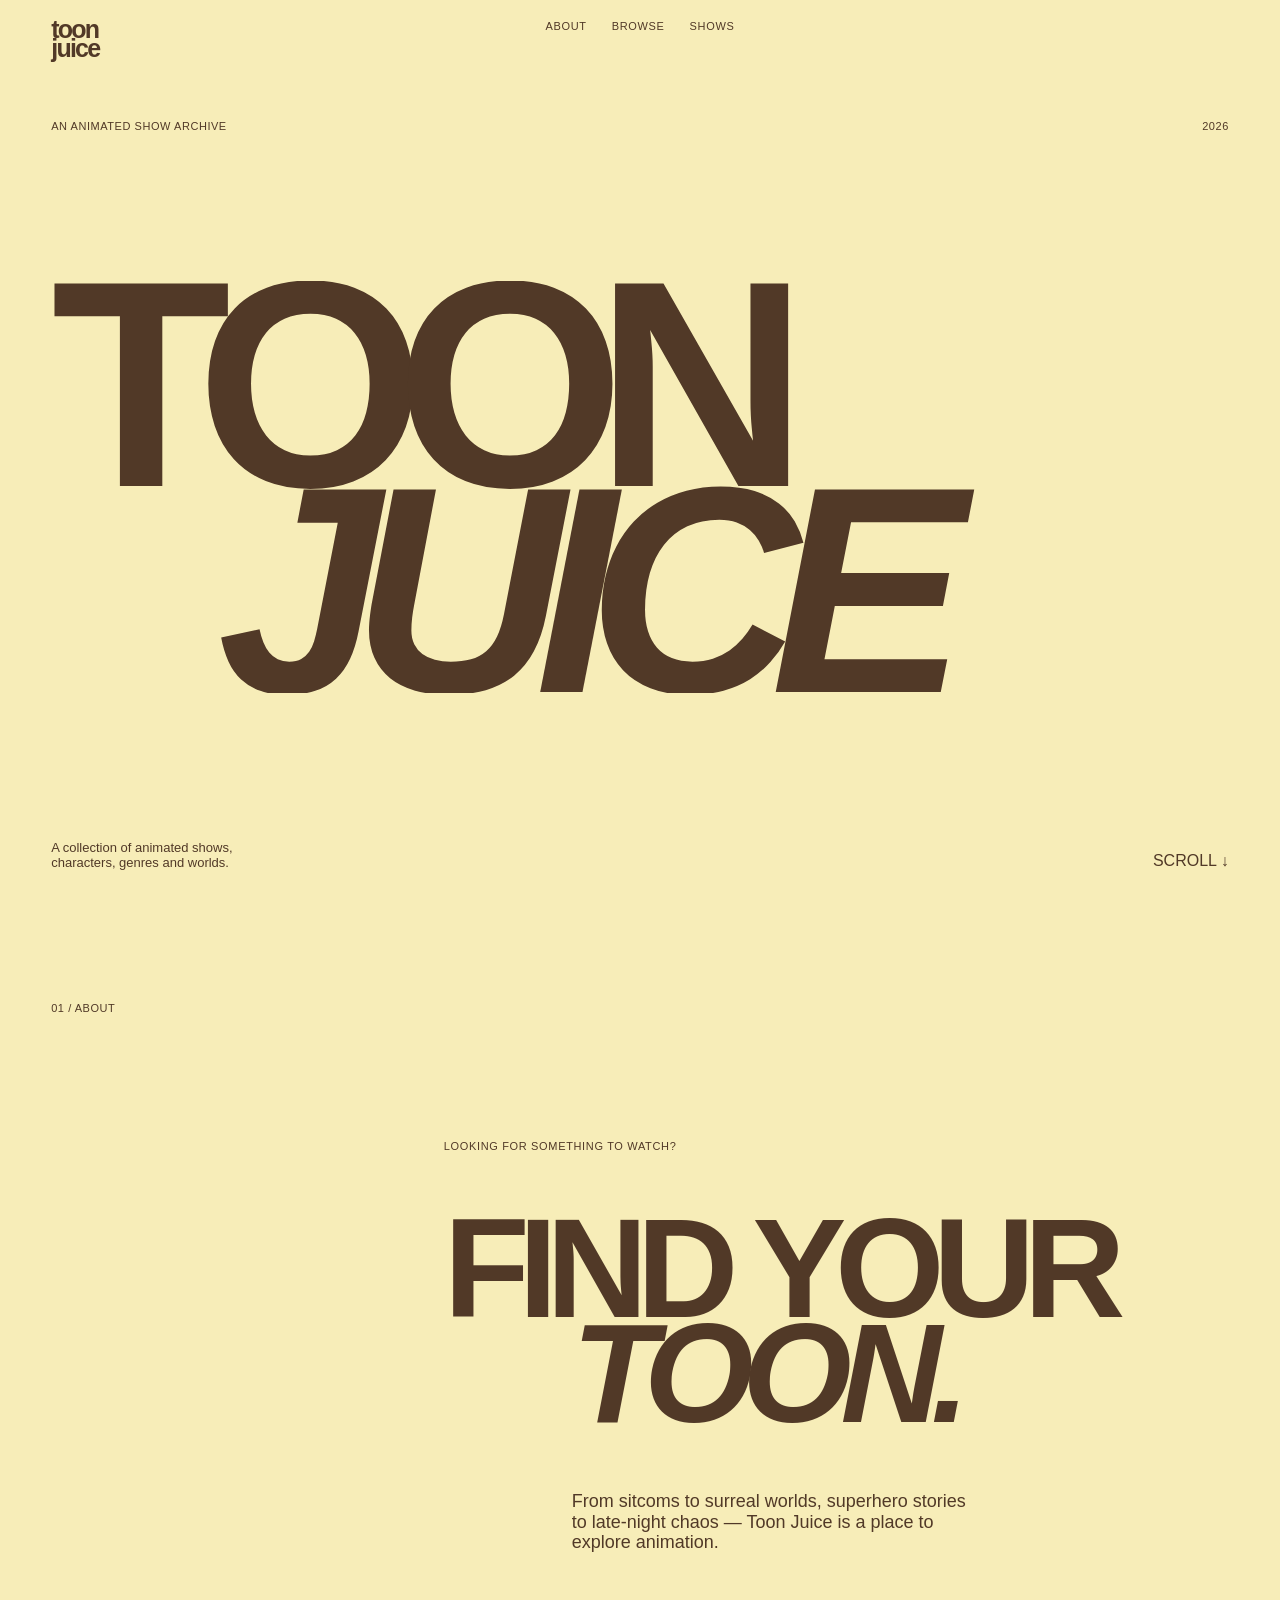
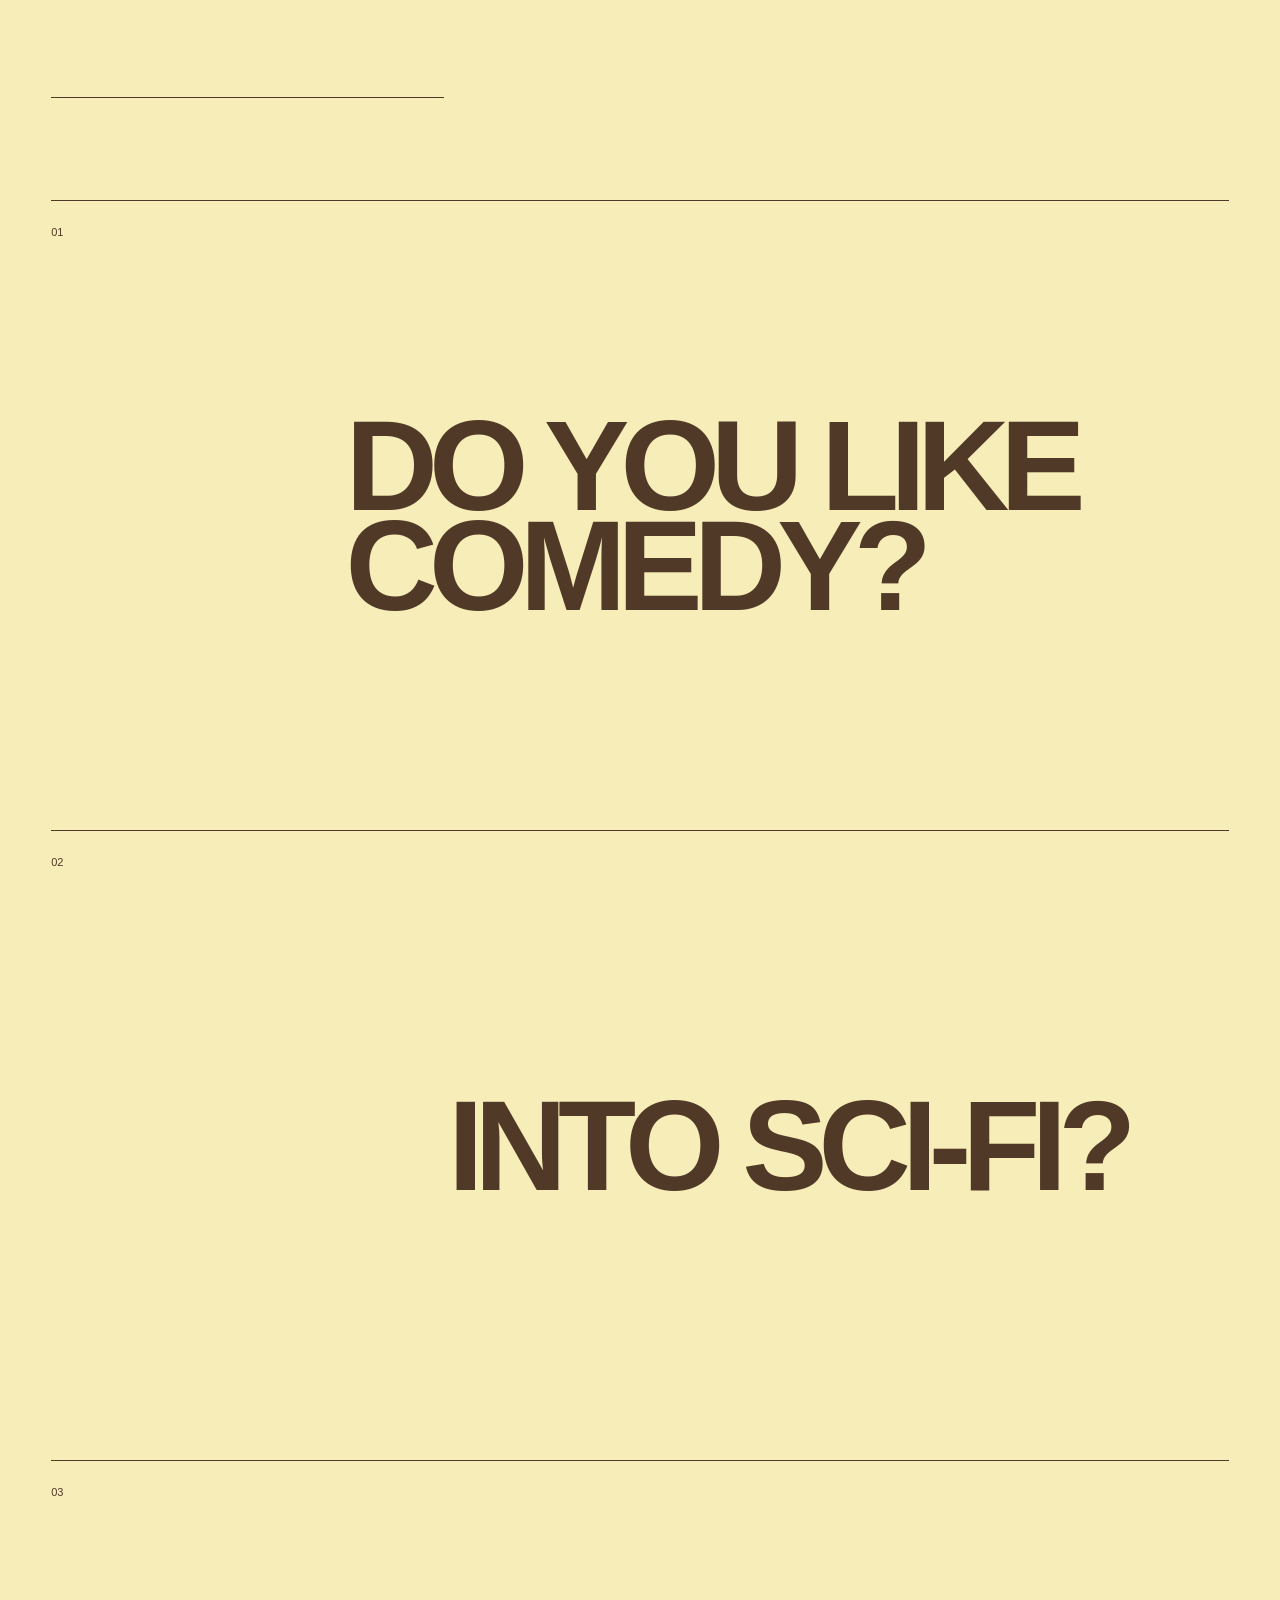
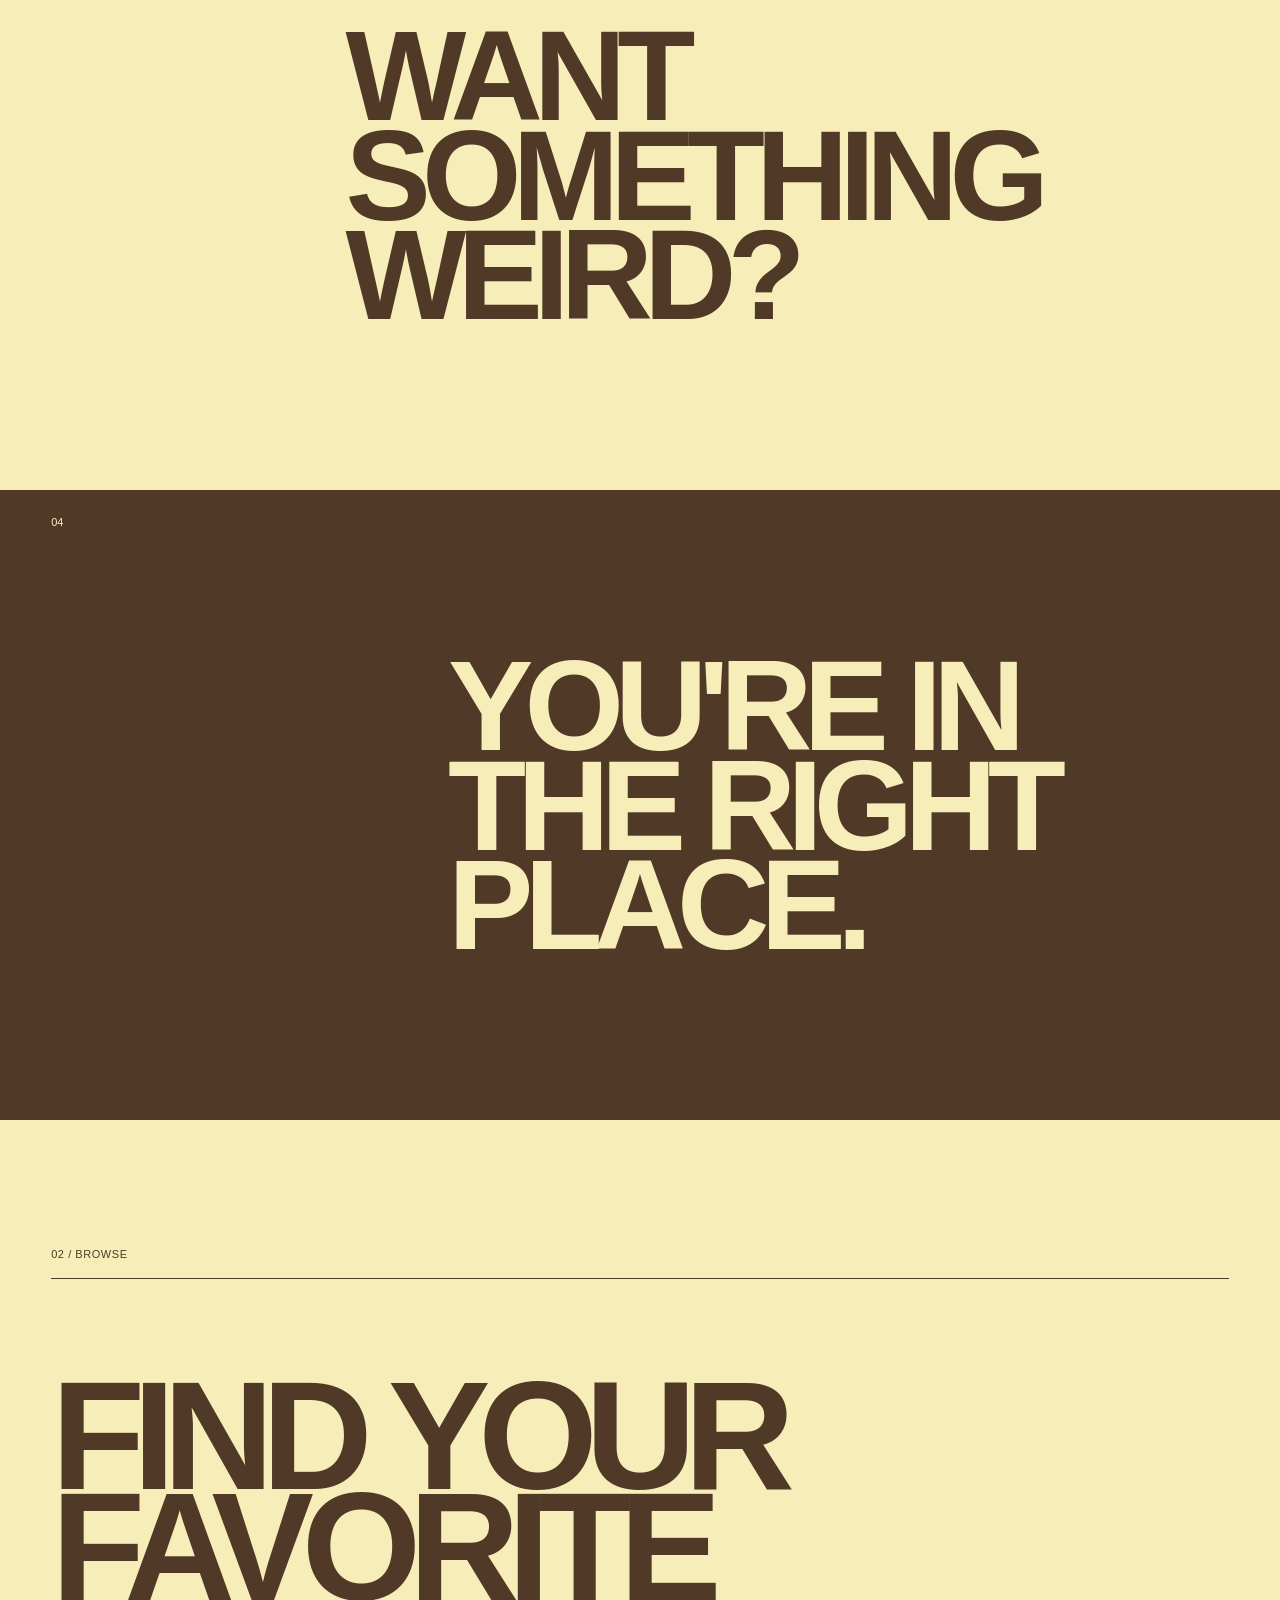
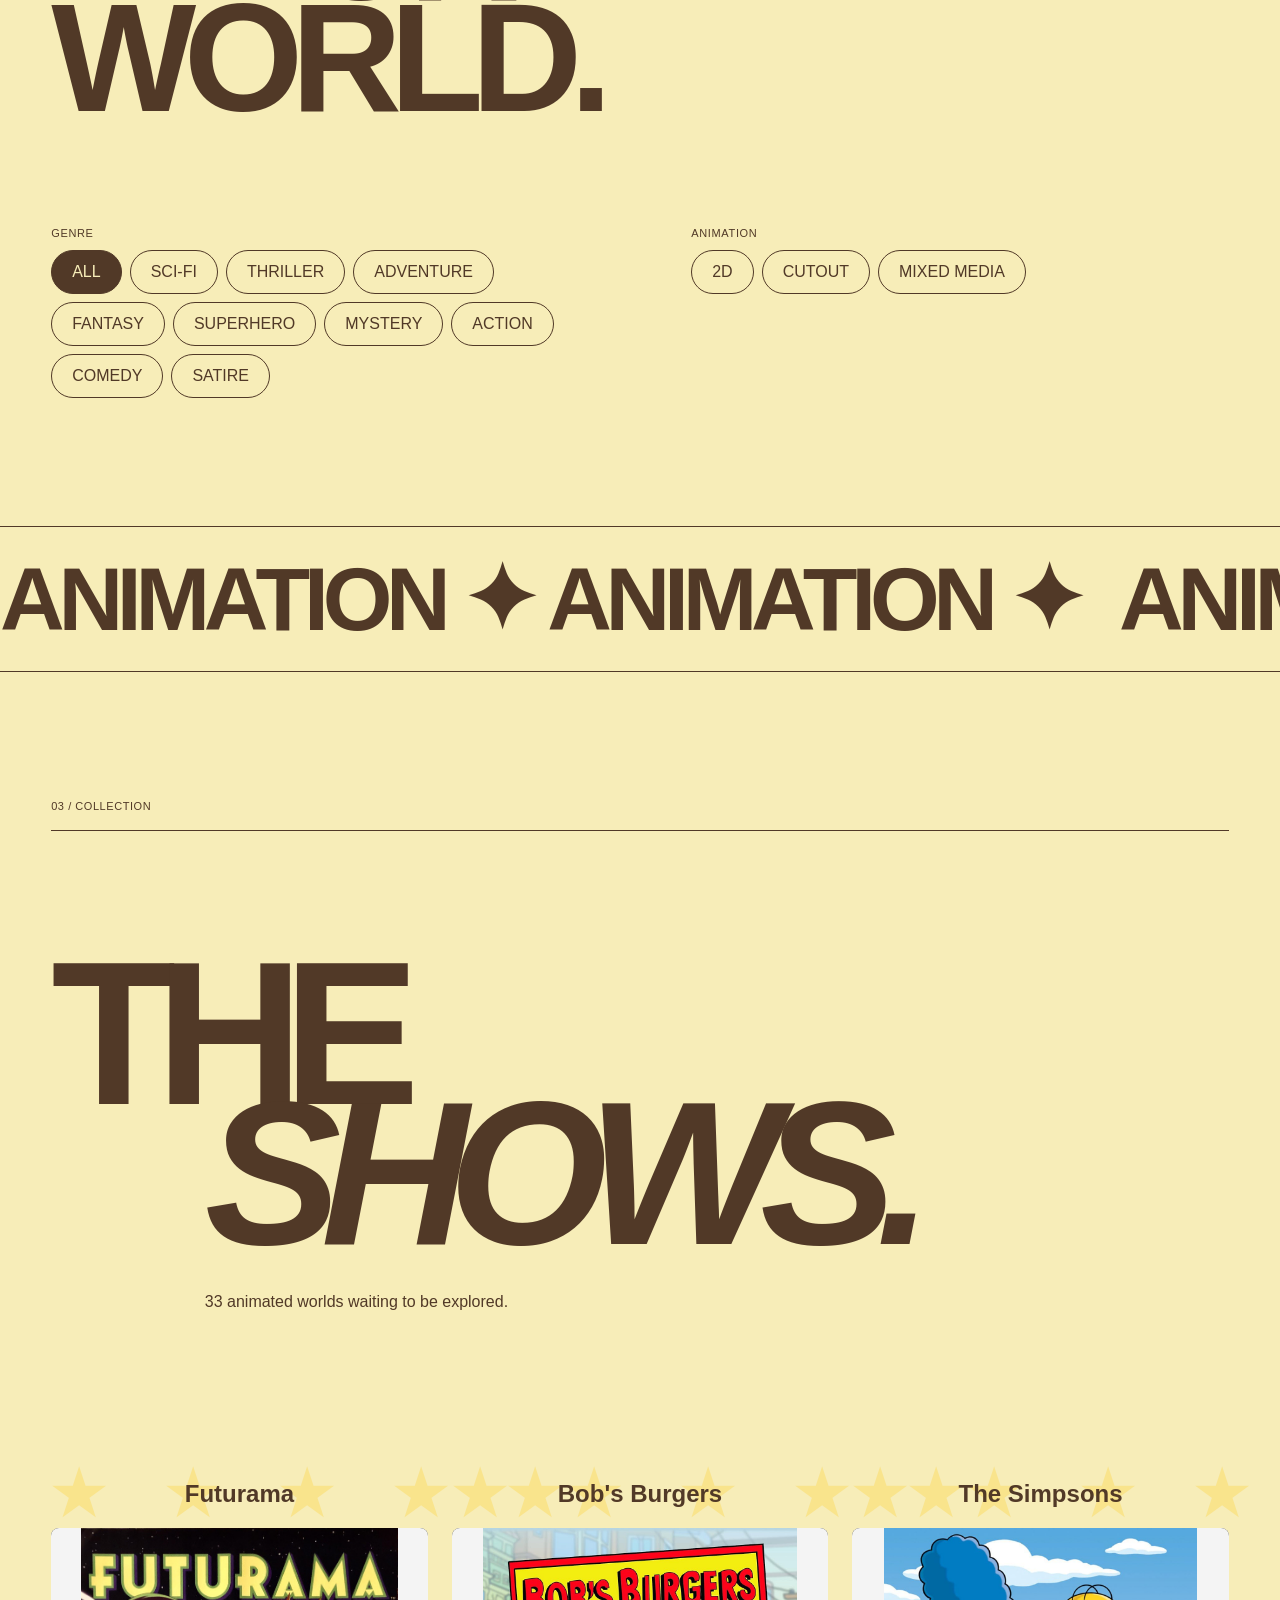
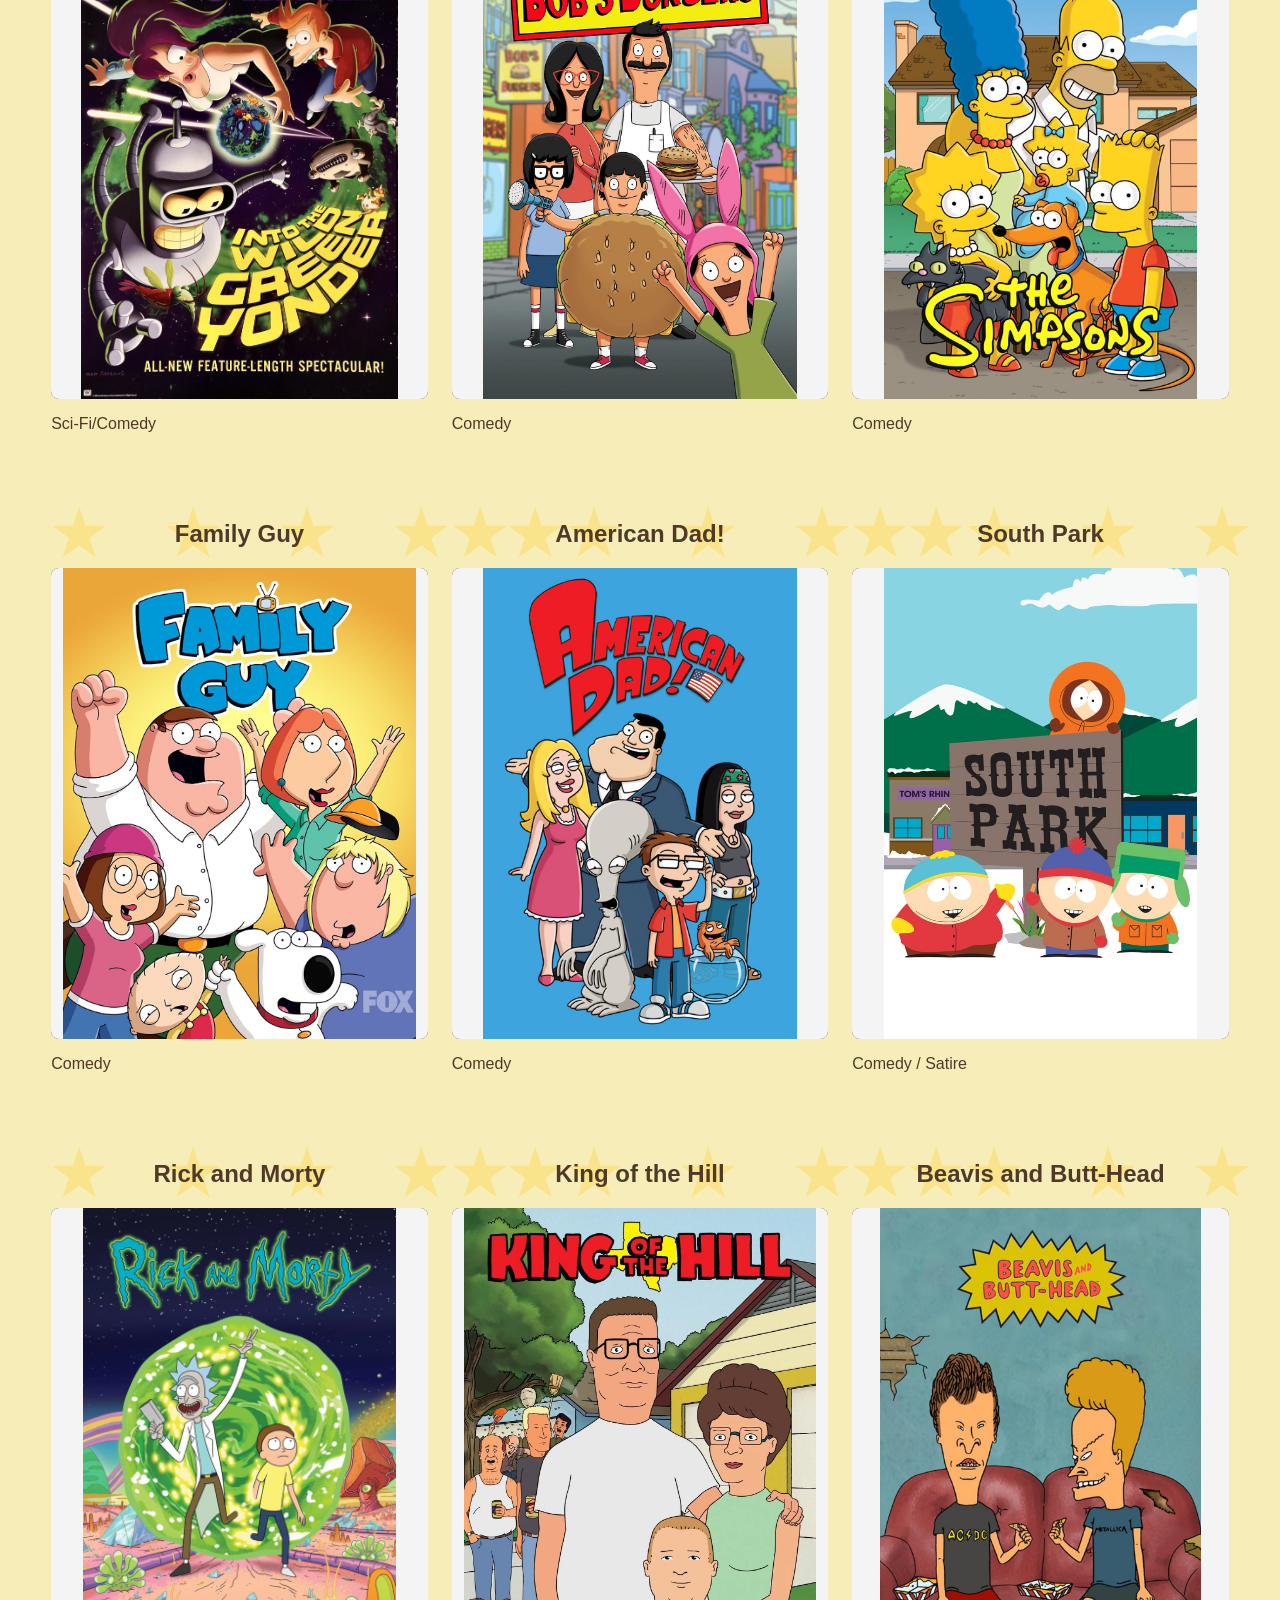
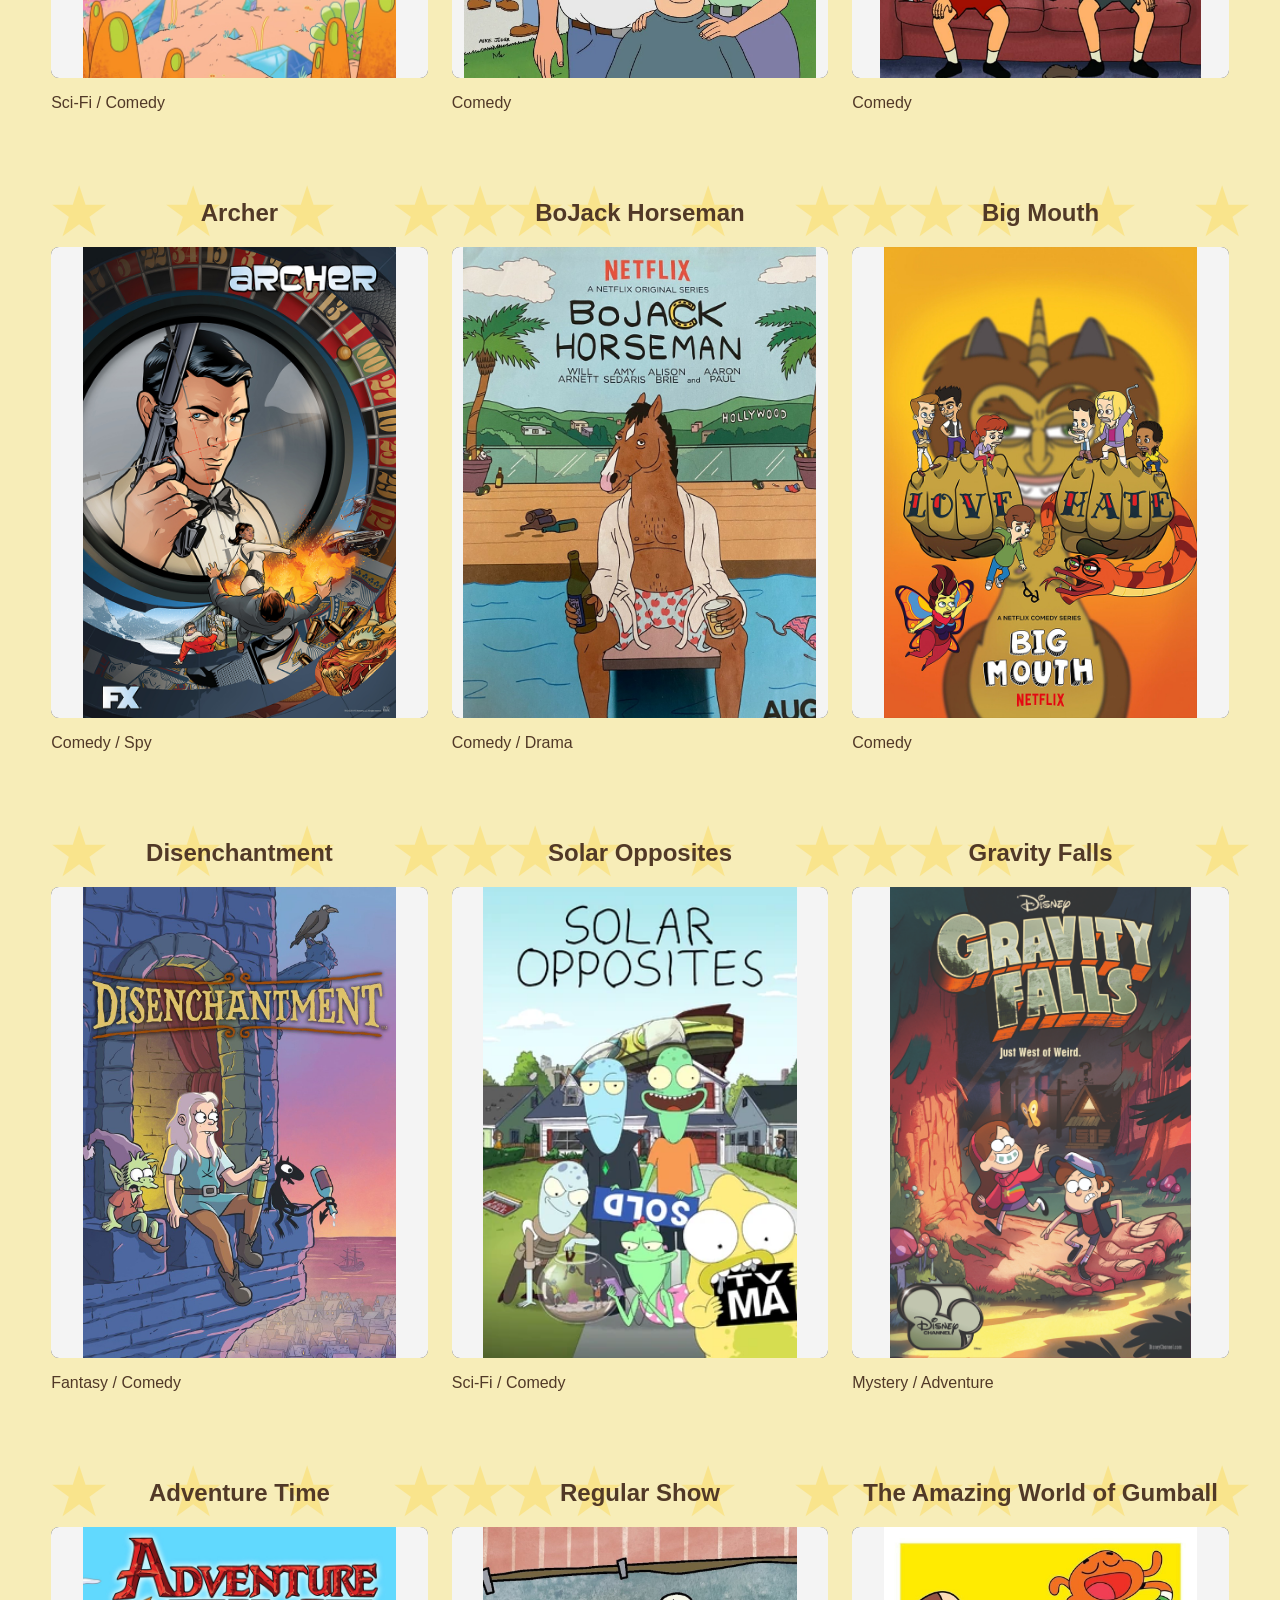
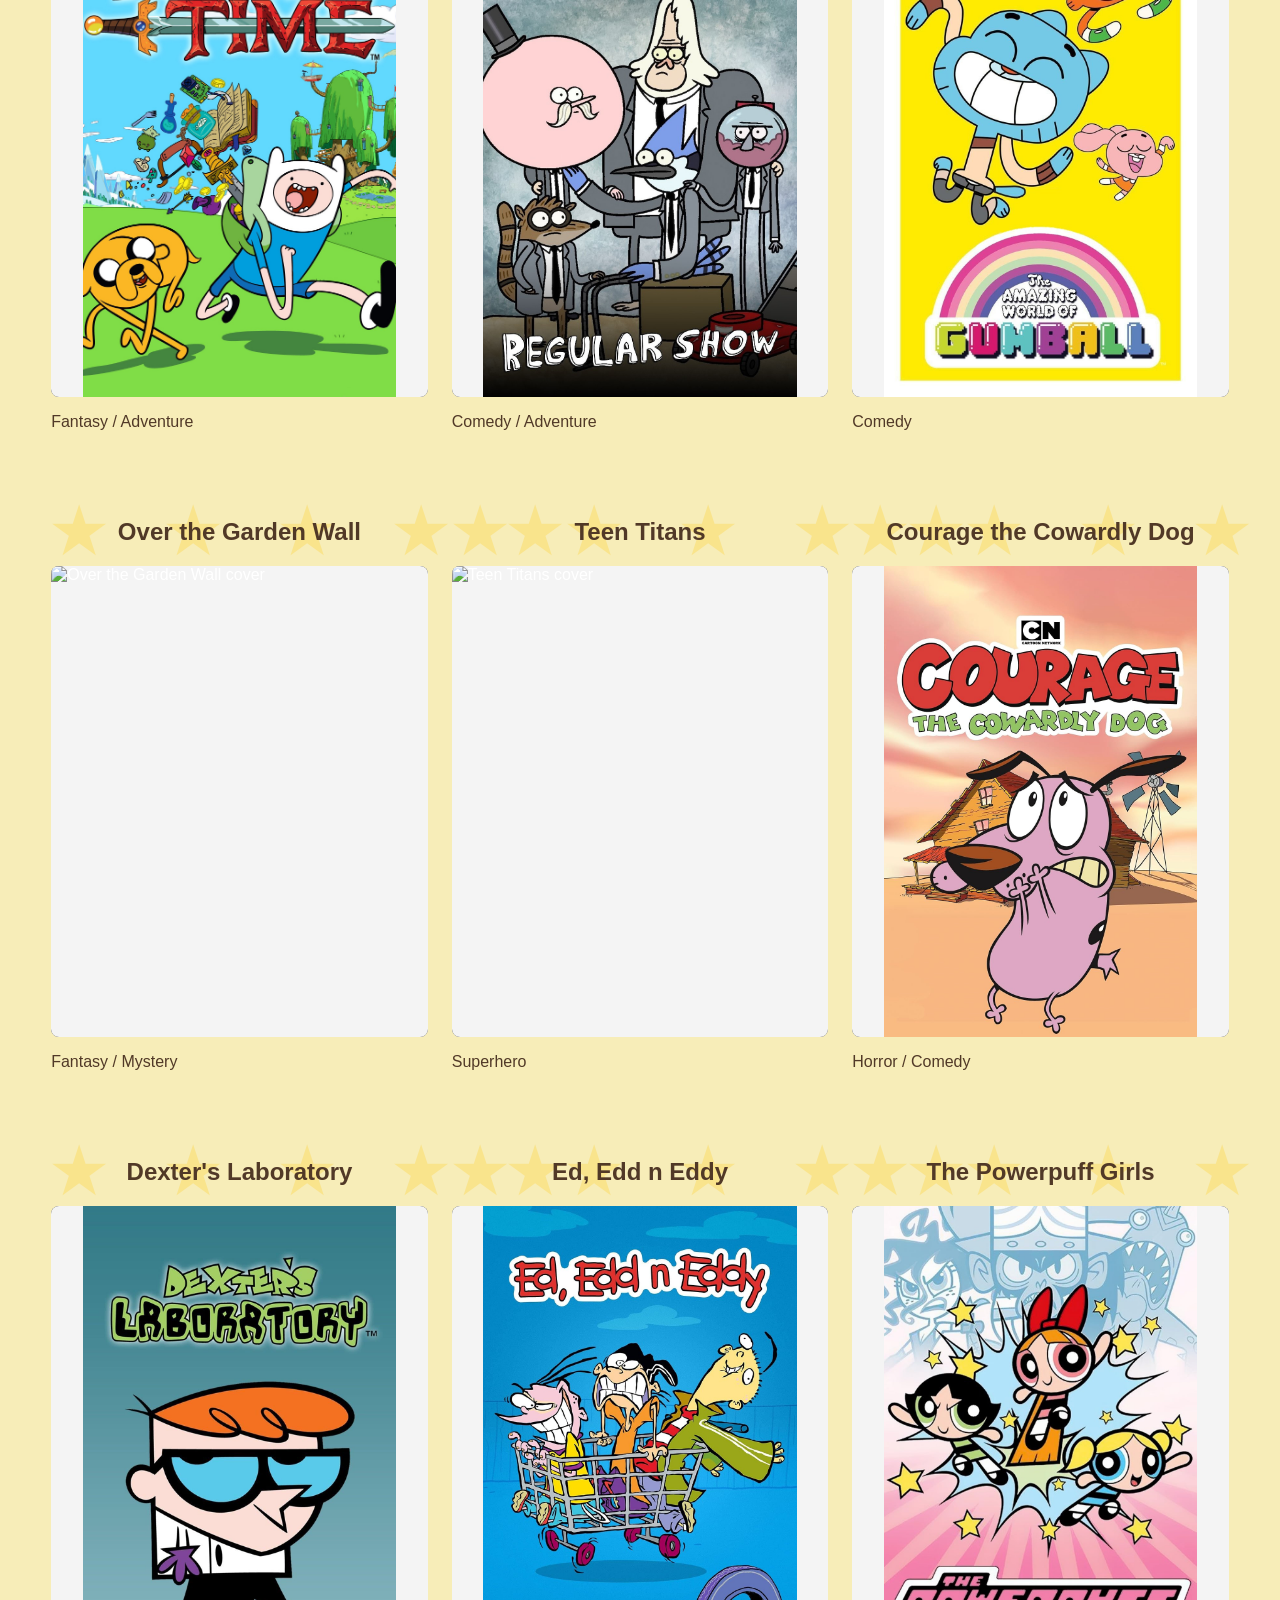
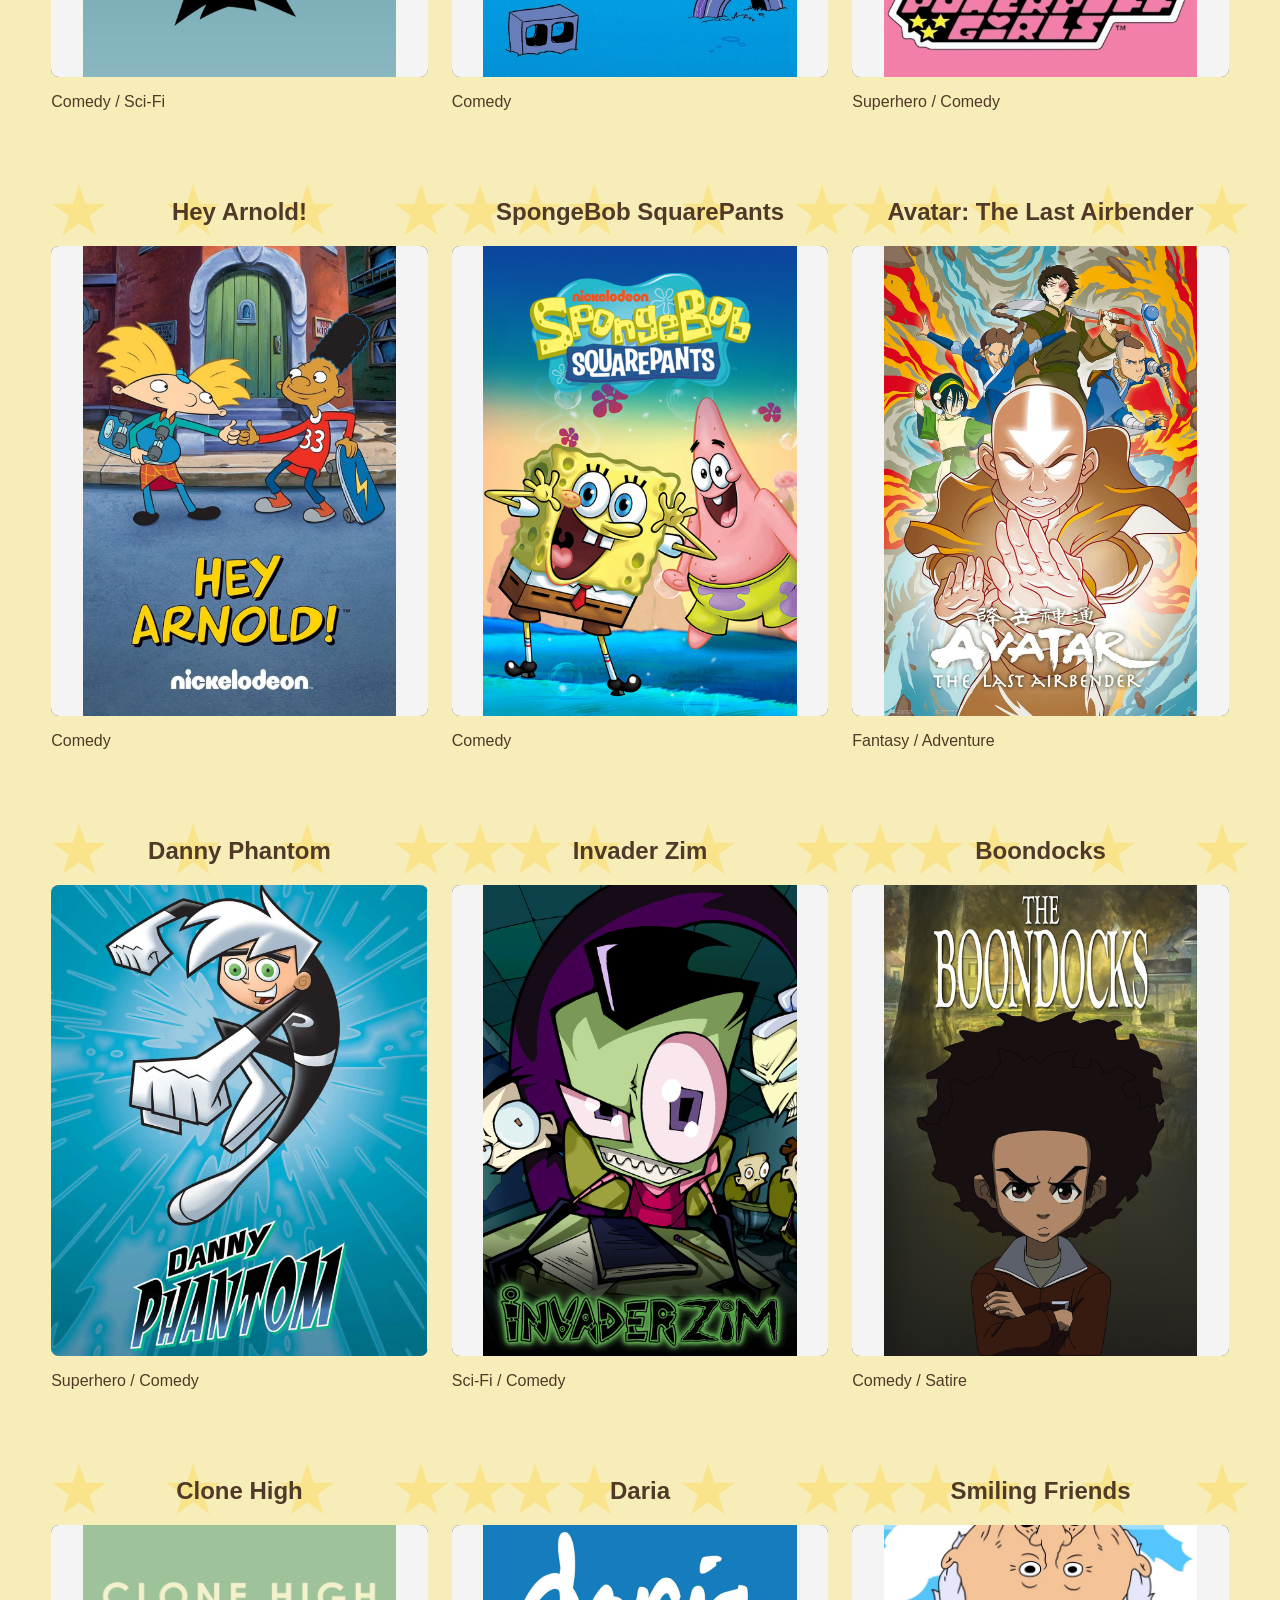
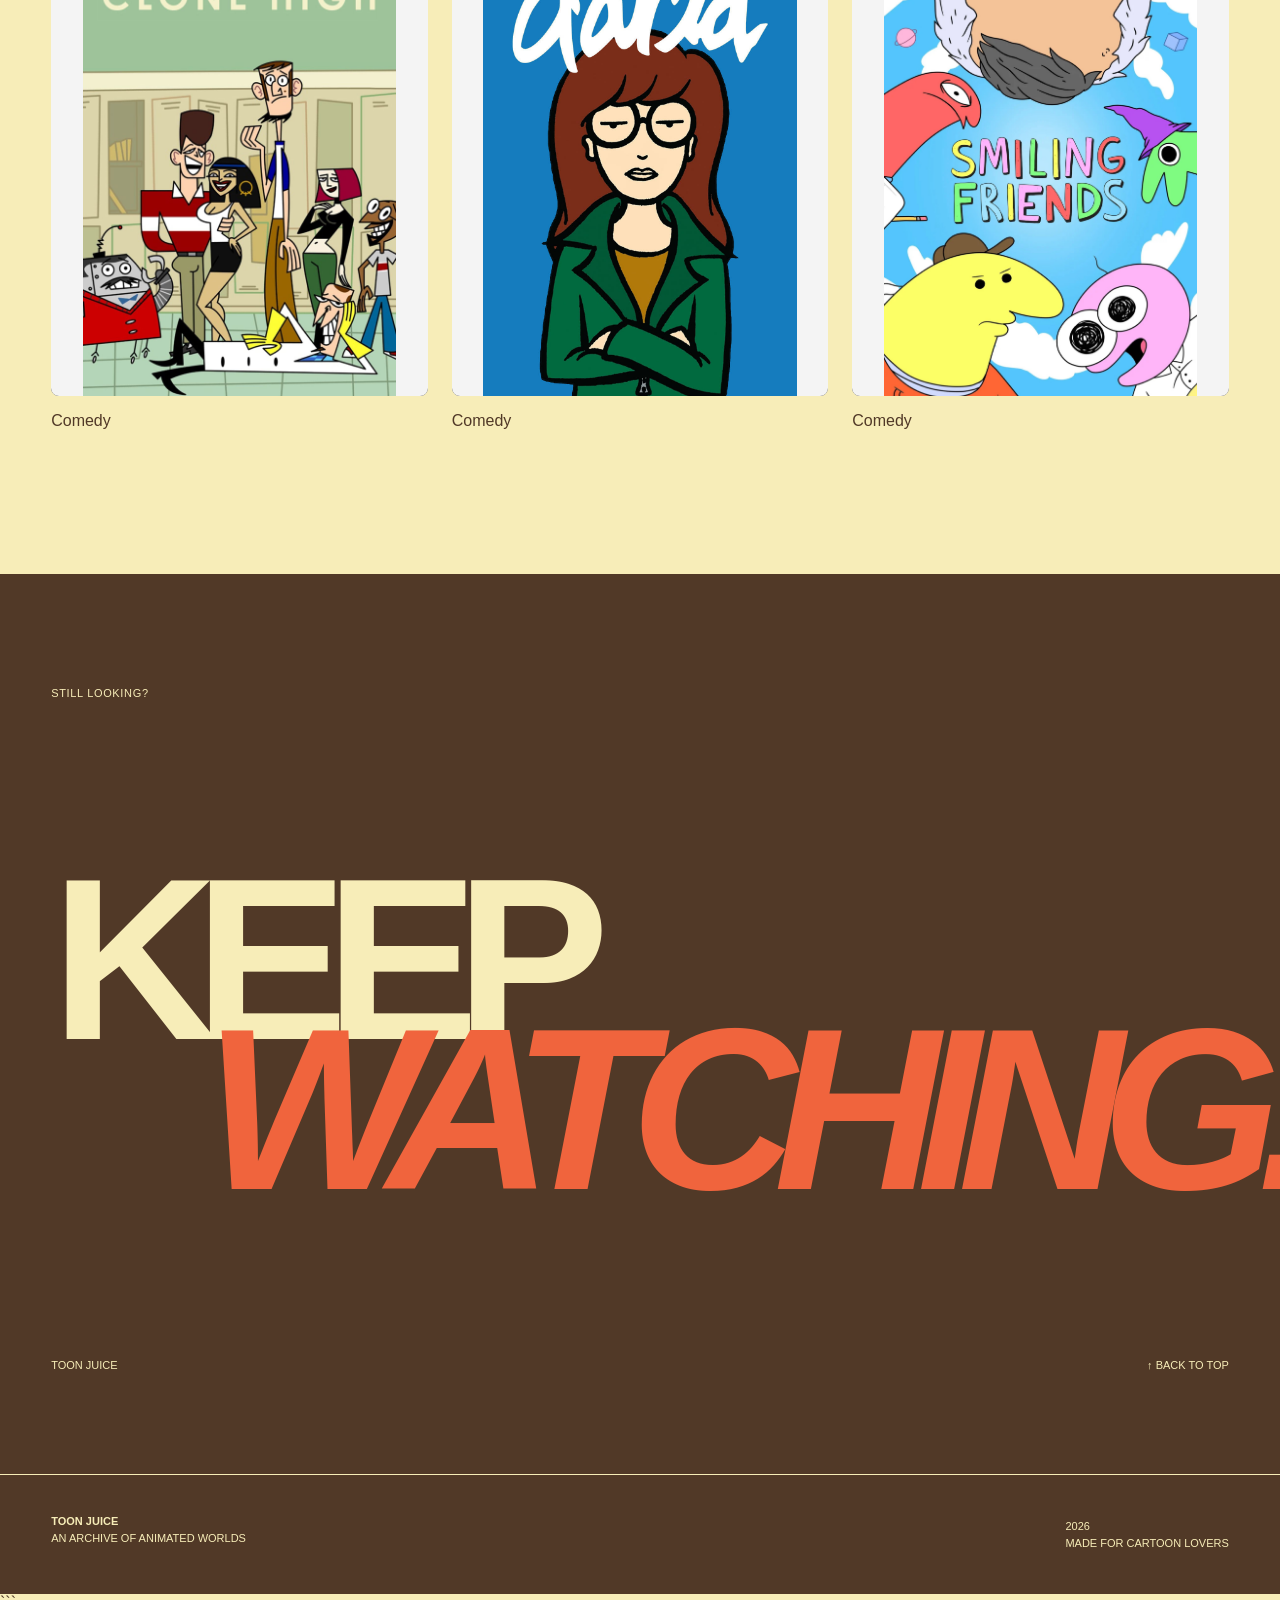
==== dp-fetch-json/index.html @ 29a86330 "push finally u bitch" ====
<!DOCTYPE html>
<html lang="en">

<head>

    <meta charset="UTF-8">

    <meta
        name="viewport"
        content="width=device-width, initial-scale=1.0"
    >

    <title>Toon Juice</title>

    <link
        rel="stylesheet"
        href="https://use.typekit.net/fhp8xiv.css"
    >

    <link
        rel="stylesheet"
        href="style.css"
    >

</head>


<body>


<!-- =========================
     NAVIGATION
========================= -->

<header class="nav">

    <a href="#" class="logo">
        toon<br>
        juice
    </a>

    <nav class="nav-links">

        <a href="#about">ABOUT</a>

        <a href="#browse">BROWSE</a>

        <a href="#collection">SHOWS</a>

    </nav>

   

</header>



<main>


<!-- =========================
     HERO
========================= -->

<section class="hero">

    <div class="hero-intro">

        <span>
            AN ANIMATED SHOW ARCHIVE
        </span>

        <span>
            2026
        </span>

    </div>


    <div class="hero-title">

        <h1>

            TOON

            <span>JUICE</span>

        </h1>

    </div>


    <div class="hero-bottom">

        <p>
            A collection of animated
            shows, characters,
            genres and worlds.
        </p>

        <span>
            SCROLL ↓
        </span>

    </div>

</section>



<!-- =========================
     INTRO
========================= -->

<section
    class="intro"
    id="about"
>

    <div class="section-number">
        01 / ABOUT
    </div>


    <div class="intro-content">

        <p class="small-heading">
            LOOKING FOR SOMETHING
            TO WATCH?
        </p>


        <h2>

            FIND YOUR
            <span>TOON.</span>

        </h2>


        <p class="intro-copy">

            From sitcoms to
            surreal worlds,
            superhero stories
            to late-night chaos —
            Toon Juice is a place
            to explore animation.

        </p>

    </div>

</section>



<!-- =========================
     QUESTIONS
========================= -->

<section class="questions">

    <div class="question">

        <span>01</span>

        <h2>
            DO YOU LIKE
            COMEDY?
        </h2>

    </div>


    <div class="question">

        <span>02</span>

        <h2>
            INTO
            SCI-FI?
        </h2>

    </div>


    <div class="question">

        <span>03</span>

        <h2>
            WANT
            SOMETHING
            WEIRD?
        </h2>

    </div>


    <div class="question accent">

        <span>04</span>

        <h2>
            YOU'RE IN
            THE RIGHT
            PLACE.
        </h2>

    </div>

</section>



<!-- =========================
     BROWSE
========================= -->

<section
    class="browse"
    id="browse"
>

    <div class="section-number">
        02 / BROWSE
    </div>


    <div class="browse-heading">

        <h2>
            FIND YOUR
            FAVORITE
            WORLD.
        </h2>

    </div>


    <div class="filters">


        <div class="filter-group">

            <p>GENRE</p>

            <div class="filter-list">

                <button
                    data-genre="all"
                    class="filter genreFilter active"
                >
                    ALL
                </button>

                <button
                    data-genre="sci-fi"
                    class="filter genreFilter"
                >
                    SCI-FI
                </button>

                <button
                    data-genre="thriller"
                    class="filter genreFilter"
                >
                    THRILLER
                </button>

                <button
                    data-genre="adventure"
                    class="filter genreFilter"
                >
                    ADVENTURE
                </button>

                <button
                    data-genre="fantasy"
                    class="filter genreFilter"
                >
                    FANTASY
                </button>

                <button
                    data-genre="superhero"
                    class="filter genreFilter"
                >
                    SUPERHERO
                </button>

                <button
                    data-genre="mystery"
                    class="filter genreFilter"
                >
                    MYSTERY
                </button>

                <button
                    data-genre="action"
                    class="filter genreFilter"
                >
                    ACTION
                </button>

                <button
                    data-genre="comedy"
                    class="filter genreFilter"
                >
                    COMEDY
                </button>

                <button
                    data-genre="satire"
                    class="filter genreFilter"
                >
                    SATIRE
                </button>

            </div>

        </div>



        <div class="filter-group">

            <p>ANIMATION</p>

            <div class="filter-list">

                <button
                    data-rated="2d"
                    class="filter ratedFilter"
                >
                    2D
                </button>

                <button
                    data-rated="cutout-style"
                    class="filter ratedFilter"
                >
                    CUTOUT
                </button>

                <button
                    data-rated="mixedmedia"
                    class="filter ratedFilter"
                >
                    MIXED MEDIA
                </button>

            </div>

        </div>

    </div>

</section>



<!-- =========================
     MARQUEE
========================= -->

<section class="marquee">

    <div class="marquee-track">

        <span>
            ANIMATION ✦ ANIMATION ✦
        </span>

        <span>
            ANIMATION ✦ ANIMATION ✦
        </span>

    </div>

</section>



<!-- =========================
     COLLECTION
========================= -->

<section
    class="collection"
    id="collection"
>

    <div class="section-number">
        03 / COLLECTION
    </div>


    <div class="collection-heading">

        <h2>
            THE
            <span>SHOWS.</span>
        </h2>

        <p>
            33 animated worlds
            waiting to be explored.
        </p>

    </div>


    <section id="cartoons"></section>

</section>



<!-- =========================
     FINAL CTA
========================= -->

<section class="final">

    <p>
        STILL LOOKING?
    </p>


    <h2>

        KEEP

        <span>
            WATCHING.
        </span>

    </h2>


    <div class="final-bottom">

        <span>
            TOON JUICE
        </span>

        <span>
            ↑ BACK TO TOP
        </span>

    </div>

</section>



<!-- =========================
     FOOTER
========================= -->

<footer>

    <div>

        <strong>
            TOON JUICE
        </strong>

        <p>
            AN ARCHIVE OF
            ANIMATED WORLDS
        </p>

    </div>


    <div>

        <p>
            2026
        </p>

        <p>
            MADE FOR
            CARTOON LOVERS
        </p>

    </div>

</footer>


</main>


<script src="script.js"></script>

</body>

</html>
```
---- dp-fetch-json/style.css ----
body {
    font-family: "bd-retrocentric", sans-serif;
}

#cartoons {
    display: grid;
    grid-template-columns: repeat(3, minmax(0, 1fr));
    gap: 1.5rem;
}

.card {
    display: flex;
    flex-direction: column;
    min-width: 0;
}

.cartoonTitle {
    position: relative;
    isolation: isolate;
    text-align: center;
}

.cartoonTitle::before {
    content: "★ ★ ★ ★ ★";
    position: absolute;
    inset: 50% 0 auto;
    width: 100%;
    transform: translateY(-50%);
    color: #ffd43b;
    font-size: 2.5em;
    text-align: center;
    white-space: nowrap;
    opacity: 0.35;
    z-index: -1;
}

.card img {
    width: 100%;
    aspect-ratio: 4 / 3;
    object-fit: contain;
    background-color: #f4f4f4;
}

@media (max-width: 700px) {
    #cartoons {
        grid-template-columns: repeat(2, minmax(0, 1fr));
    }
}

@media (max-width: 480px) {
    #cartoons {
        grid-template-columns: 1fr;
    }
}

.genres {
    display: flex;
    gap: 0.5rem;
}

.selected {
    background: pink;
}

.slide-container {
    position: relative;
    width: 100%;
    aspect-ratio: 4 / 5;
    overflow: hidden;
    background-color: #333;
    color: white;
    border-radius: 8px;
}

.slide-image {
    position: absolute;
    inset: 0;
    width: 100%;
    height: 100%;
    object-fit: contain;
    transition: transform 0.4s ease-in-out;
}

.slide-image-link {
    position: absolute;
    inset: 0;
    z-index: 2;
}

.hidden-text {
    position: absolute;
    z-index: 1;
    inset: 50% 0 auto;
    padding: 1rem;
    margin: 0;
    text-align: center;
    transform: translateY(-50%);
}

.slide-container:hover .slide-image {
    transform: translateX(-100%);
}

@media (prefers-reduced-motion: reduce) {
    .slide-image {
    transition: none;
    }
}
:root {

    --cream: #f7edb8;
    --brown: #513927;
    --orange: #f0643d;
    --pink: #f2a6b3;

    --padding: 4vw;

    --border:
        1px solid var(--brown);

    --ease:
        cubic-bezier(.2,.8,.2,1);

}


* {
    box-sizing: border-box;
}


html {
    scroll-behavior: smooth;
}


body {

    margin: 0;

    background: var(--cream);

    color: var(--brown);

    font-family:
        Helvetica,
        Arial,
        sans-serif;

    overflow-x: hidden;

}


a {

    color: inherit;

    text-decoration: none;

}


button {

    font: inherit;

}


/* =========================
   NAV
========================= */

.nav {

    position: fixed;

    top: 0;
    left: 0;

    width: 100%;

    padding:
        20px var(--padding);

    display: grid;

    grid-template-columns:
        1fr 1fr 1fr;

    align-items: start;

    z-index: 1000;

}


.logo {

    font-size: 25px;

    font-weight: 900;

    line-height: .75;

    letter-spacing: -.07em;

}


.nav-links {

    display: flex;

    justify-content: center;

    gap: 25px;

}


.nav-links a,
.nav-number {

    font-size: 11px;

    letter-spacing: .06em;

}


.nav-links a {

    transition:
        opacity .25s ease;

}


.nav-links a:hover {

    opacity: .45;

}


.nav-number {

    text-align: right;

}


/* =========================
   HERO
========================= */

.hero {

    min-height: 100vh;

    padding:
        120px var(--padding) 30px;

    display: flex;

    flex-direction: column;

    justify-content: space-between;

}


.hero-intro {

    display: flex;

    justify-content: space-between;

    font-size: 11px;

    letter-spacing: .05em;

}


.hero-title {

    overflow: hidden;

}


.hero-title h1 {

    margin: 0;

    font-size:
        clamp(
            8rem,
            23vw,
            25rem
        );

    line-height: .7;

    letter-spacing: -.1em;

    font-weight: 900;

}


.hero-title span {

    display: block;

    margin-left: 13vw;

    font-style: italic;

}


.hero-bottom {

    display: flex;

    justify-content: space-between;

    align-items: end;

}


.hero-bottom p {

    width: 220px;

    margin: 0;

    font-size: 13px;

    line-height: 1.1;

}


/* =========================
   SECTION NUMBERS
========================= */

.section-number {

    padding-bottom: 18px;

    border-bottom: var(--border);

    font-size: 11px;

    letter-spacing: .05em;

}


/* =========================
   INTRO
========================= */

.intro {

    min-height: 100vh;

    padding:
        8vw var(--padding);

    display: grid;

    grid-template-columns:
        1fr 2fr;

}


.intro-content {

    align-self: center;

}


.small-heading {

    font-size: 11px;

    letter-spacing: .06em;

}


.intro h2 {

    margin: 5vw 0;

    font-size:
        clamp(
            5rem,
            11vw,
            12rem
        );

    line-height: .75;

    letter-spacing: -.08em;

}


.intro h2 span {

    display: block;

    margin-left: 10vw;

    font-style: italic;

}


.intro-copy {

    max-width: 400px;

    margin-left: 10vw;

    font-size: 18px;

    line-height: 1.15;

}


/* =========================
   QUESTIONS
========================= */

.questions {

    padding: 0 var(--padding);

}


.question {

    min-height: 70vh;

    border-top: var(--border);

    display: grid;

    grid-template-columns:
        1fr 3fr;

    align-items: center;

}


.question span {

    align-self: start;

    padding-top: 25px;

    font-size: 11px;

}


.question h2 {

    margin: 0;

    font-size:
        clamp(
            4rem,
            10vw,
            11rem
        );

    line-height: .78;

    letter-spacing: -.07em;

}


.question:nth-child(even) h2 {

    margin-left: 8vw;

}


.question.accent {

    background: var(--brown);

    color: var(--cream);

    margin-left: -4vw;

    margin-right: -4vw;

    padding:
        0 var(--padding);

}


/* =========================
   BROWSE
========================= */

.browse {

    padding:
        10vw var(--padding);

}


.browse-heading {

    padding:
        8vw 0;

}


.browse-heading h2 {

    margin: 0;

    max-width: 1000px;

    font-size:
        clamp(
            5rem,
            12vw,
            13rem
        );

    line-height: .72;

    letter-spacing: -.08em;

}


.filters {

    display: grid;

    grid-template-columns:
        1fr 1fr;

    gap: 8vw;

}


.filter-group > p {

    font-size: 11px;

    letter-spacing: .06em;

}


.filter-list {

    display: flex;

    flex-wrap: wrap;

    gap: 8px;

}


.filter {

    padding:
        12px 20px;

    border:
        1px solid var(--brown);

    border-radius: 999px;

    background: transparent;

    color: var(--brown);

    cursor: pointer;

    transition:
        background .25s ease,
        color .25s ease,
        transform .25s ease;

}


.filter:hover {

    transform:
        translateY(-4px);

}


.filter.active {

    background: var(--brown);

    color: var(--cream);

}


/* =========================
   MARQUEE
========================= */

.marquee {

    overflow: hidden;

    border-top:
        var(--border);

    border-bottom:
        var(--border);

    padding: 20px 0;

}


.marquee-track {

    display: flex;

    width: max-content;

    animation:
        marquee 20s linear infinite;

}


.marquee-track span {

    font-size:
        clamp(
            3rem,
            7vw,
            8rem
        );

    font-weight: 900;

    letter-spacing: -.07em;

    padding-right: 40px;

}


@keyframes marquee {

    to {

        transform:
            translateX(-50%);

    }

}


/* =========================
   COLLECTION
========================= */

.collection {

    padding:
        10vw var(--padding);

}


.collection-heading {

    min-height: 70vh;

    display: flex;

    flex-direction: column;

    justify-content: center;

}


.collection-heading h2 {

    margin: 0;

    font-size:
        clamp(
            6rem,
            16vw,
            18rem
        );

    line-height: .68;

    letter-spacing: -.1em;

}


.collection-heading h2 span {

    display: block;

    margin-left: 12vw;

    font-style: italic;

}


.collection-heading p {

    margin-left: 12vw;

    margin-top: 50px;

}


/* =========================
   CARTOON GRID
========================= */

#cartoons {

    display: grid;

    grid-template-columns:
        repeat(3, minmax(0, 1fr));

    gap:
        4vw 24px;

}


/* CARD */

.cartoon-card {

    grid-column:
        span 5;

    position: relative;

}


/* alternating positions */

.cartoon-card:nth-child(3n + 1) {

    grid-column:
        1 / 6;

}


.cartoon-card:nth-child(3n + 2) {

    grid-column:
        7 / 13;

    margin-top:
        15vw;

}


.cartoon-card:nth-child(3n) {

    grid-column:
        3 / 10;

    margin-top:
        5vw;

}


/* IMAGE */

.cartoon-image {

    position: relative;

    overflow: hidden;

    aspect-ratio:
        4 / 5;

}


.cartoon-image img {

    width: 100%;

    height: 100%;

    display: block;

    object-fit: cover;

    transition:
        transform
        .8s
        var(--ease);

}


.cartoon-card:hover
.cartoon-image img {

    transform:
        scale(1.06);

}


/* INFO */

.cartoon-info {

    padding-top: 15px;

    display: grid;

    grid-template-columns:
        2fr 1fr;

    border-top:
        var(--border);

}


.cartoon-title {

    margin: 0;

    font-size:
        clamp(
            2rem,
            4vw,
            4.5rem
        );

    line-height: .85;

    letter-spacing: -.05em;

}


.cartoon-meta {

    text-align: right;

    font-size: 11px;

    line-height: 1.3;

    text-transform: uppercase;

}


/* =========================
   FINAL
========================= */

.final {

    min-height: 100vh;

    padding:
        8vw var(--padding);

    background:
        var(--brown);

    color:
        var(--cream);

    display: flex;

    flex-direction: column;

    justify-content: space-between;

}


.final > p {

    font-size: 11px;

    letter-spacing: .06em;

}


.final h2 {

    margin: 0;

    font-size:
        clamp(
            7rem,
            18vw,
            20rem
        );

    line-height: .65;

    letter-spacing: -.1em;

}


.final h2 span {

    display: block;

    margin-left: 12vw;

    color:
        var(--orange);

    font-style: italic;

}


.final-bottom {

    display: flex;

    justify-content: space-between;

    font-size: 11px;

}


/* =========================
   FOOTER
========================= */

footer {

    padding:
        40px var(--padding);

    background:
        var(--brown);

    color:
        var(--cream);

    border-top:
        1px solid
        var(--cream);

    display: flex;

    justify-content: space-between;

    font-size: 11px;

    text-transform: uppercase;

}


footer p {

    margin: 5px 0;

}


/* =========================
   MOBILE
========================= */

@media (max-width: 700px) {


    .nav {

        grid-template-columns:
            1fr auto;

    }


    .nav-links {

        display: none;

    }


    .hero {

        padding:
            100px 20px 25px;

    }


    .hero-title h1 {

        font-size:
            27vw;

    }


    .hero-title span {

        margin-left: 7vw;

    }


    .intro {

        grid-template-columns: 1fr;

        min-height:
            100vh;

        padding:
            80px 20px;

    }


    .intro-content {

        margin-top: 80px;

    }


    .intro h2 {

        font-size:
            20vw;

    }


    .question {

        min-height:
            50vh;

        grid-template-columns:
            1fr;

        padding:
            30px 0;

    }


    .question h2 {

        font-size:
            18vw;

    }


    .question:nth-child(even) h2 {

        margin-left: 0;

    }


    .filters {

        grid-template-columns:
            1fr;

        gap: 50px;

    }


    .collection {

        padding:
            80px 20px;

    }


    .collection-heading {

        min-height:
            60vh;

    }


    .collection-heading h2 {

        font-size:
            22vw;

    }


    #cartoons {

        grid-template-columns:
            1fr;

        gap:
            100px;

    }


    .cartoon-card,
    .cartoon-card:nth-child(3n + 1),
    .cartoon-card:nth-child(3n + 2),
    .cartoon-card:nth-child(3n) {

        grid-column:
            1;

        margin-top: 0;

    }


    .cartoon-image {

        aspect-ratio:
            4 / 5;

    }


    .cartoon-title {

        font-size:
            10vw;

    }


    .final {

        min-height:
            80vh;

        padding:
            60px 20px;

    }


    .final h2 {

        font-size:
            22vw;

    }


    footer {

        padding:
            30px 20px;

        flex-direction:
            column;

        gap: 30px;

    }

}
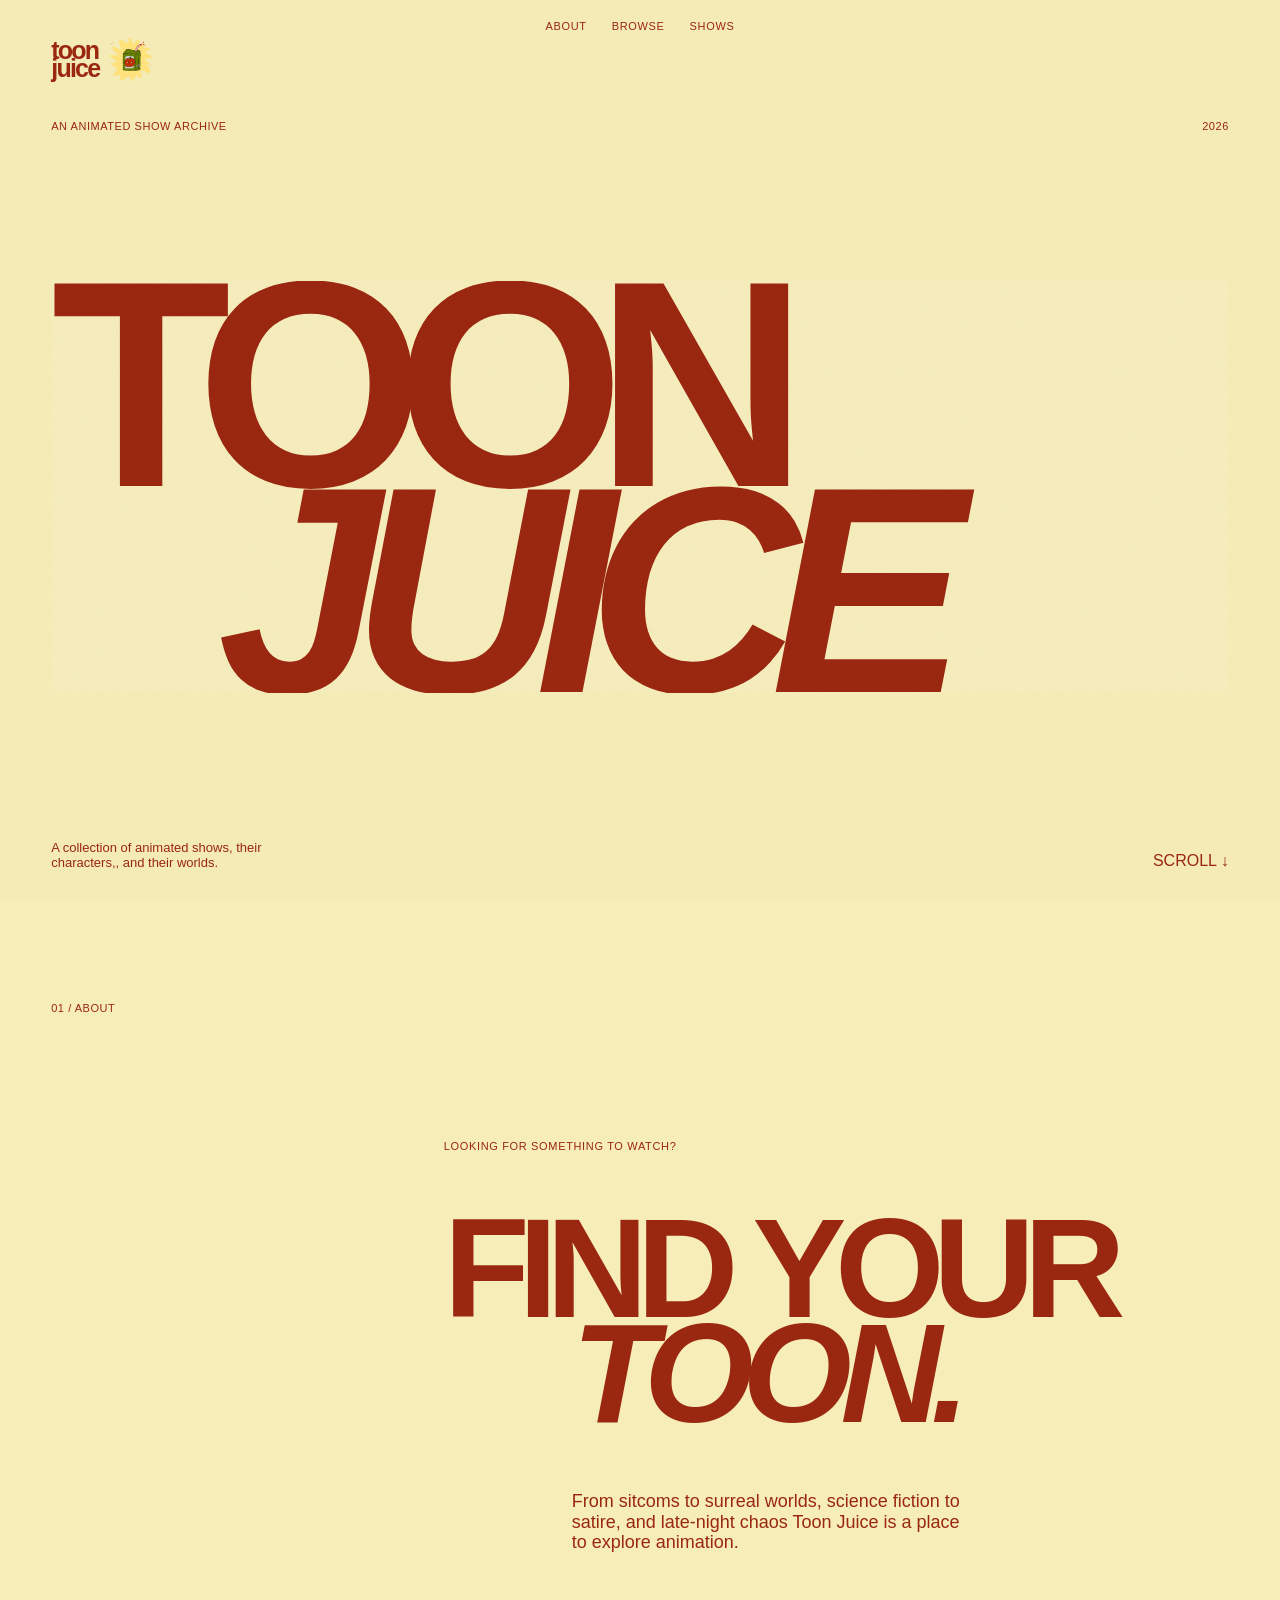
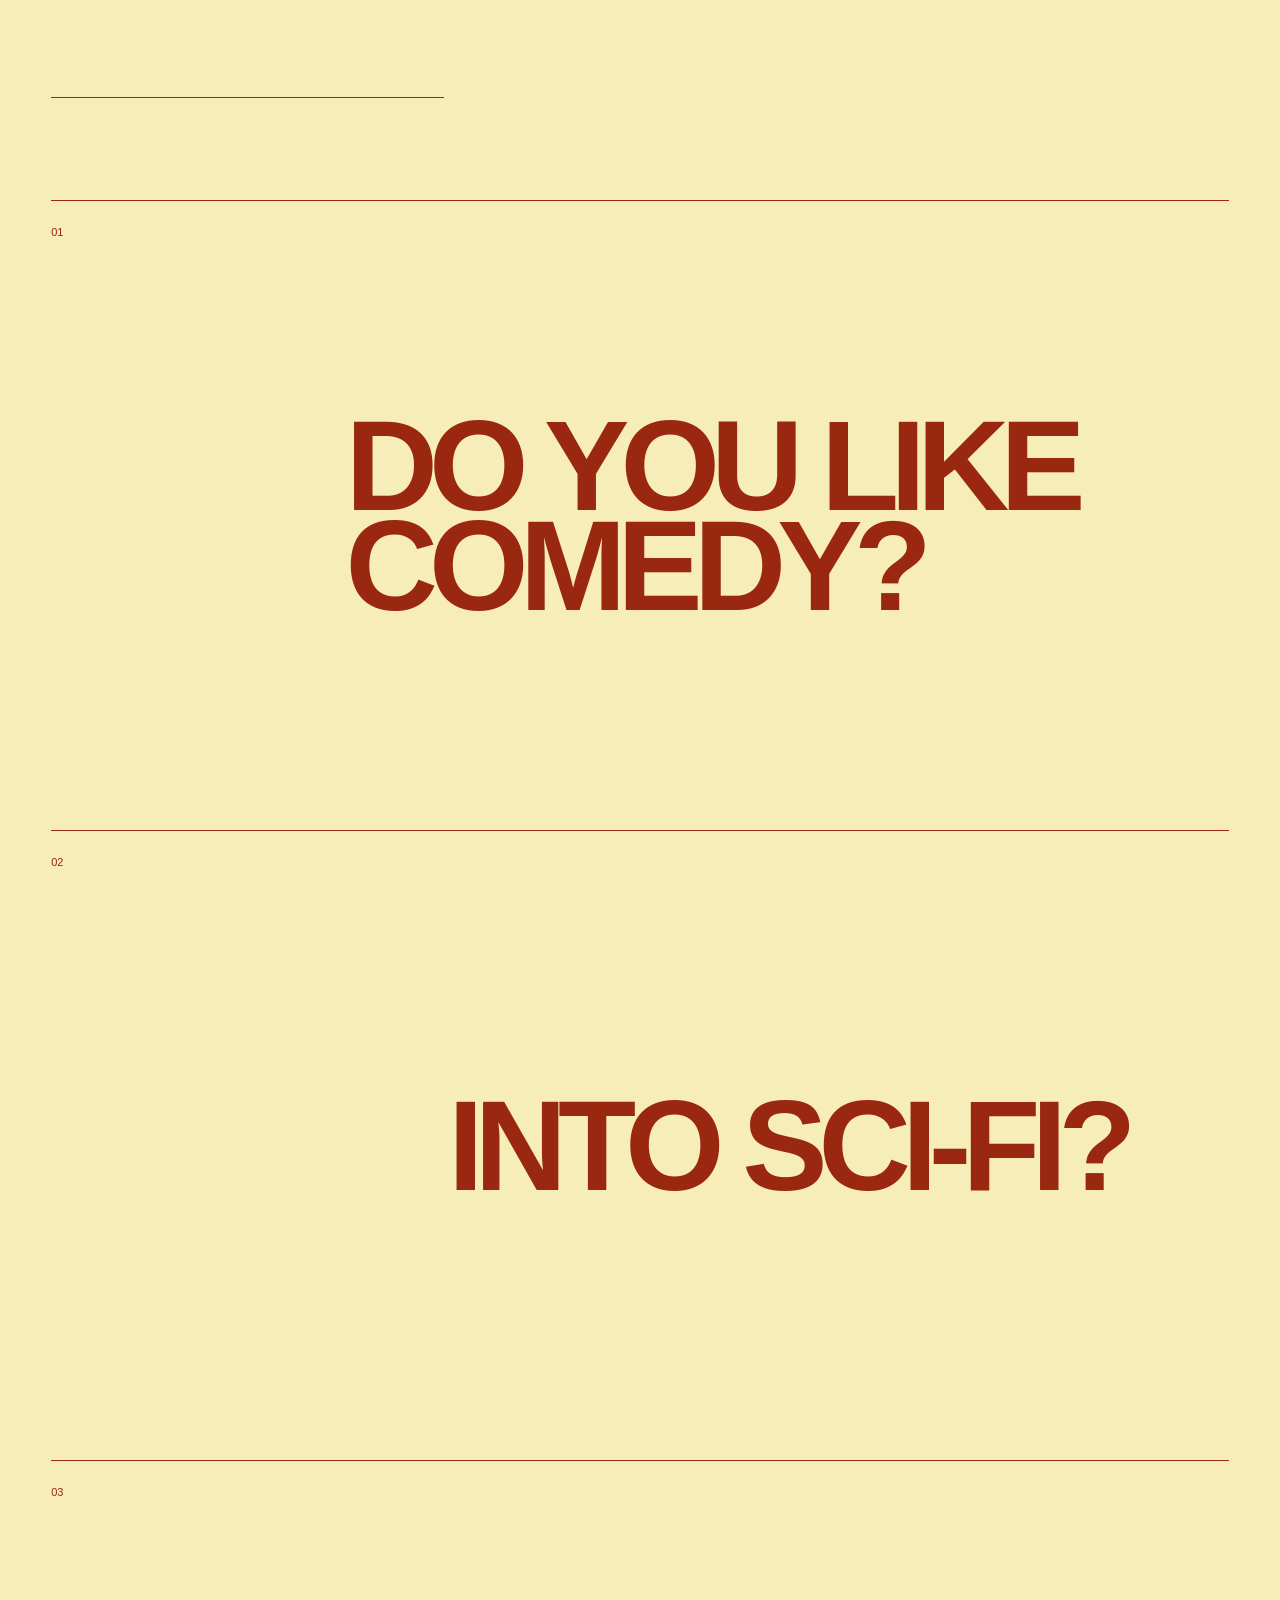
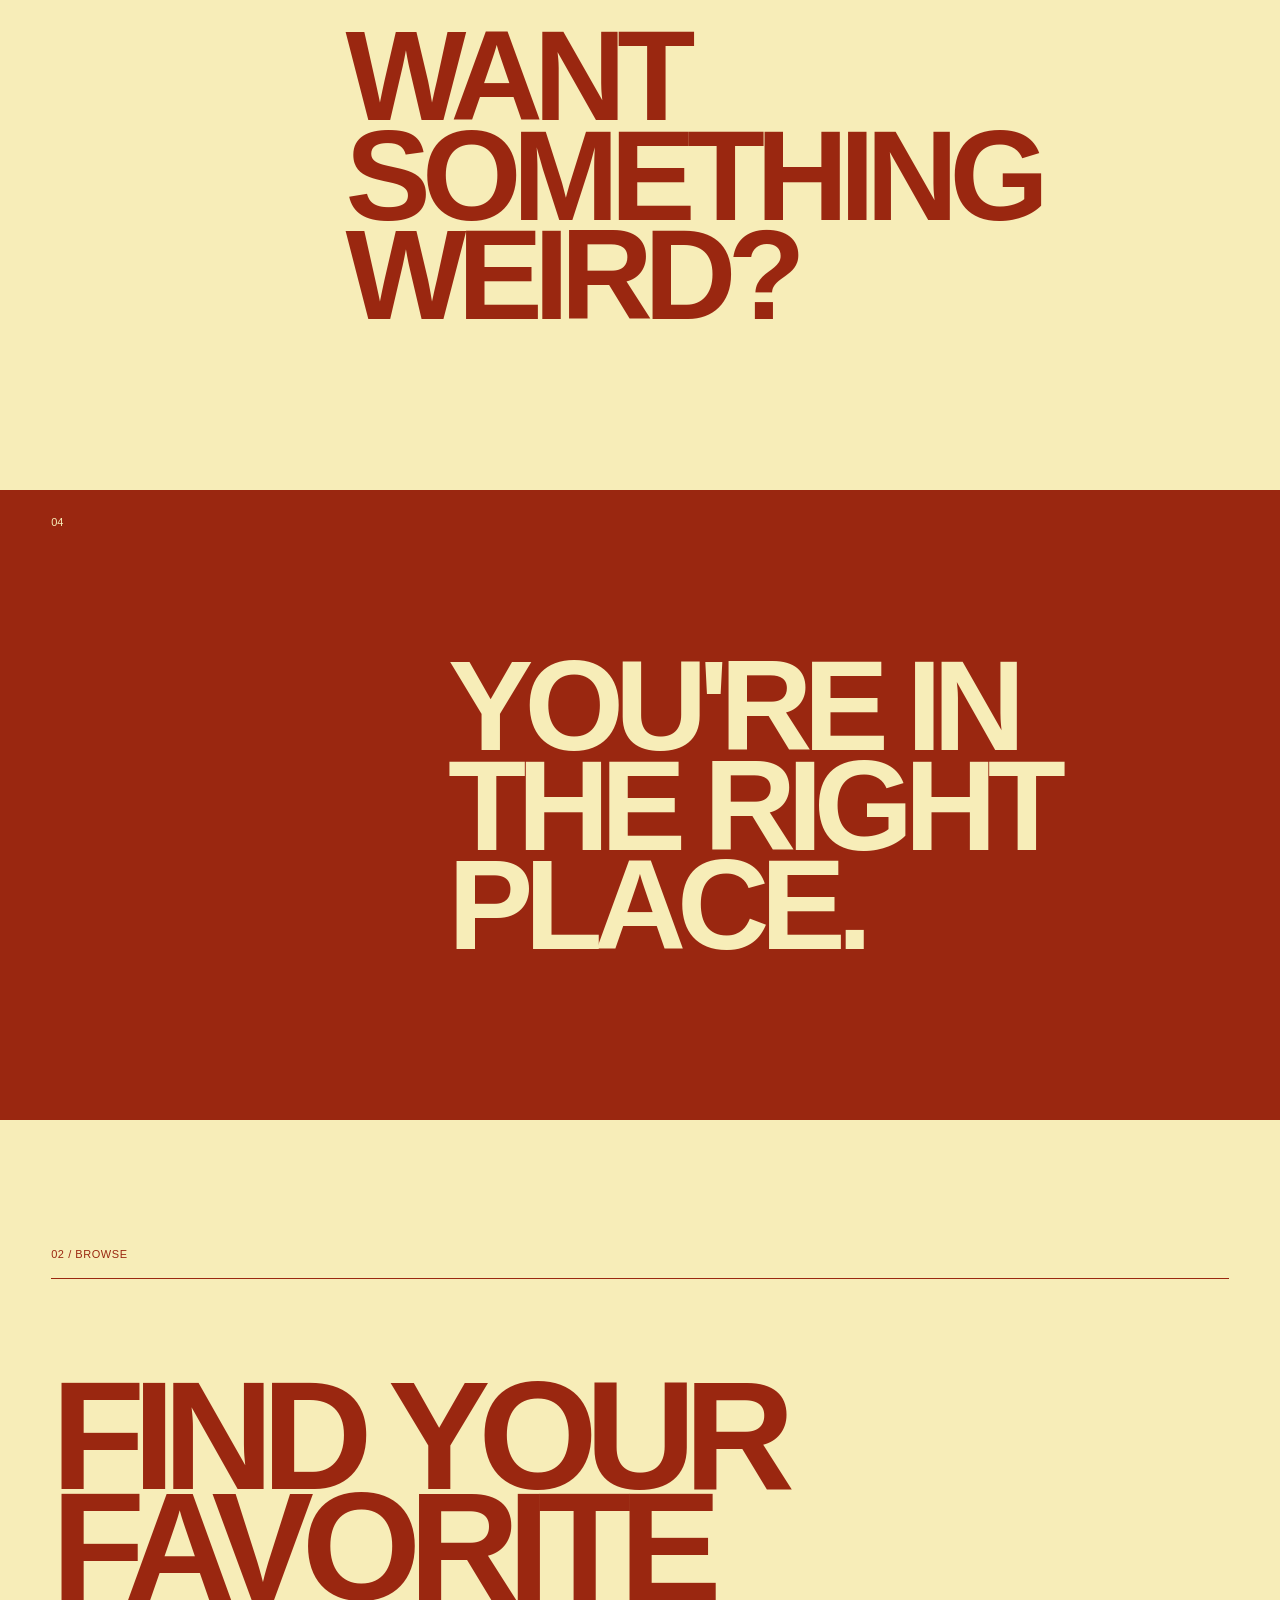
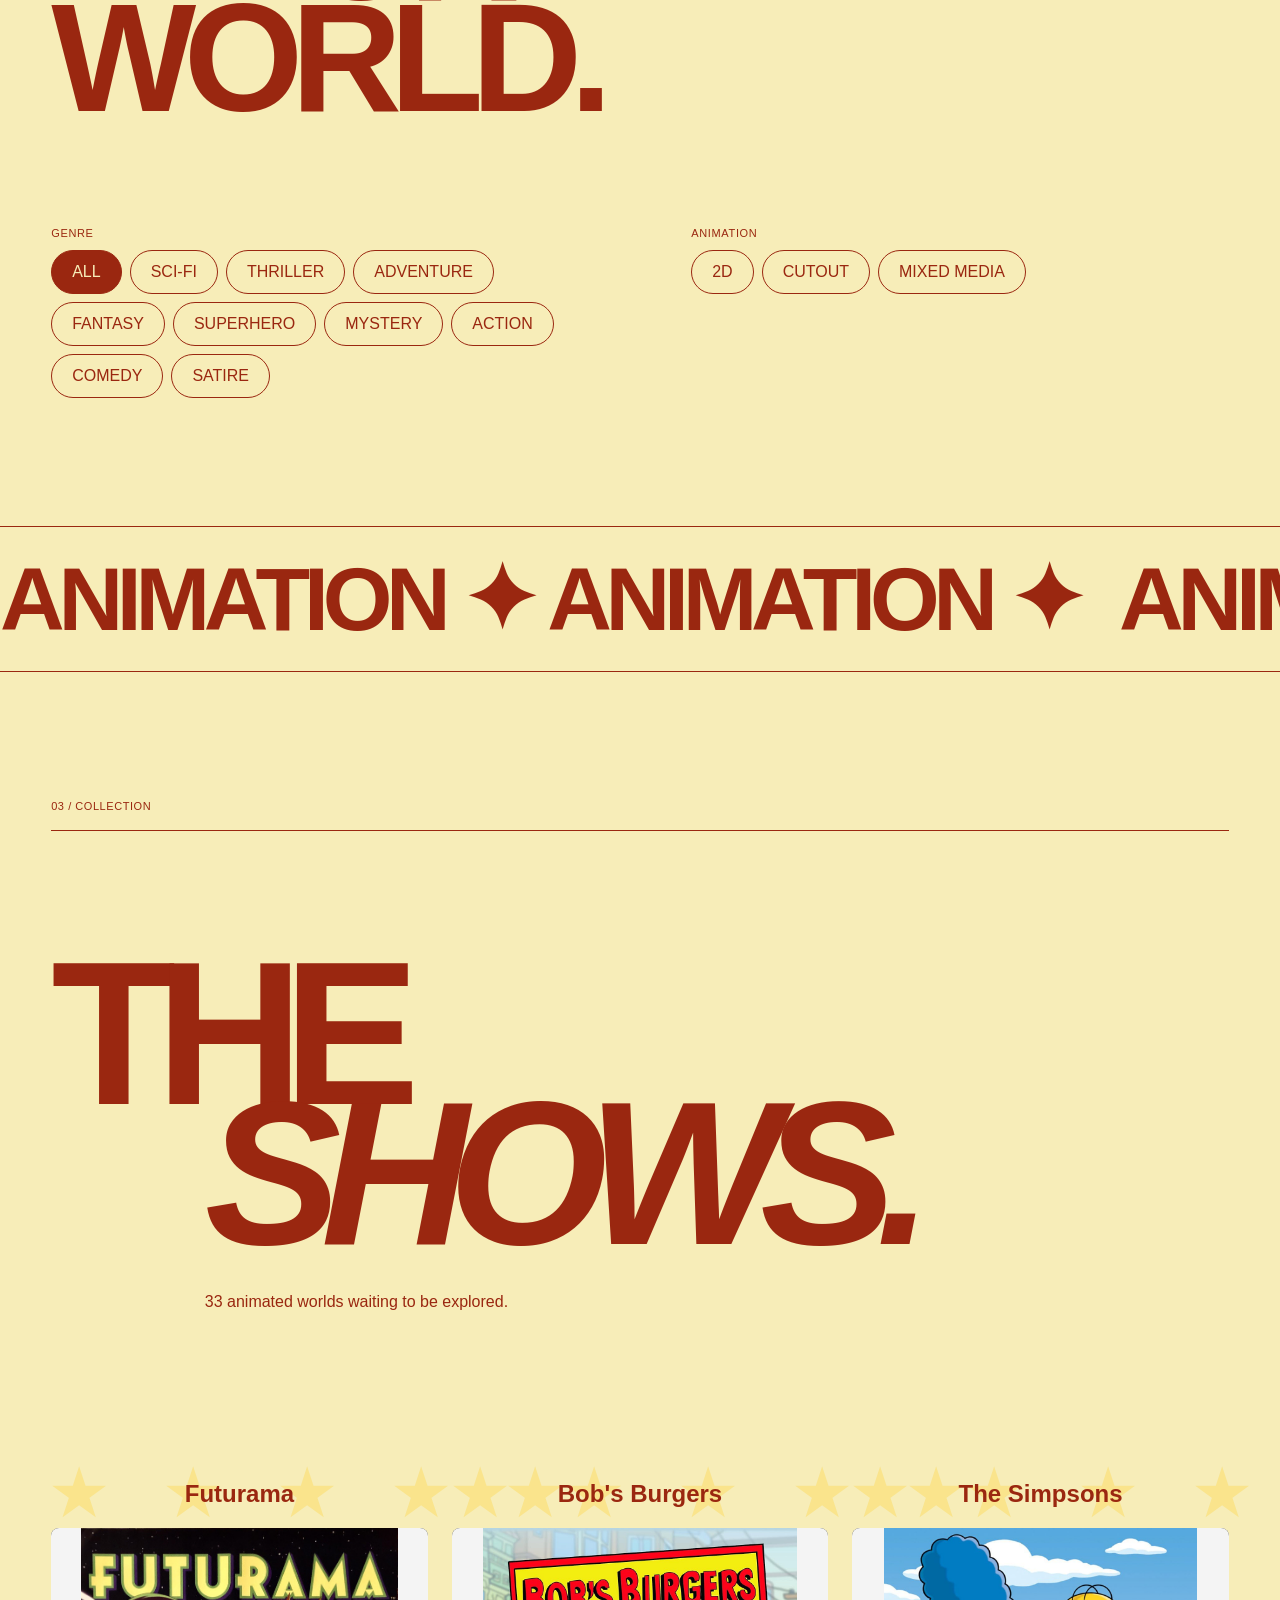
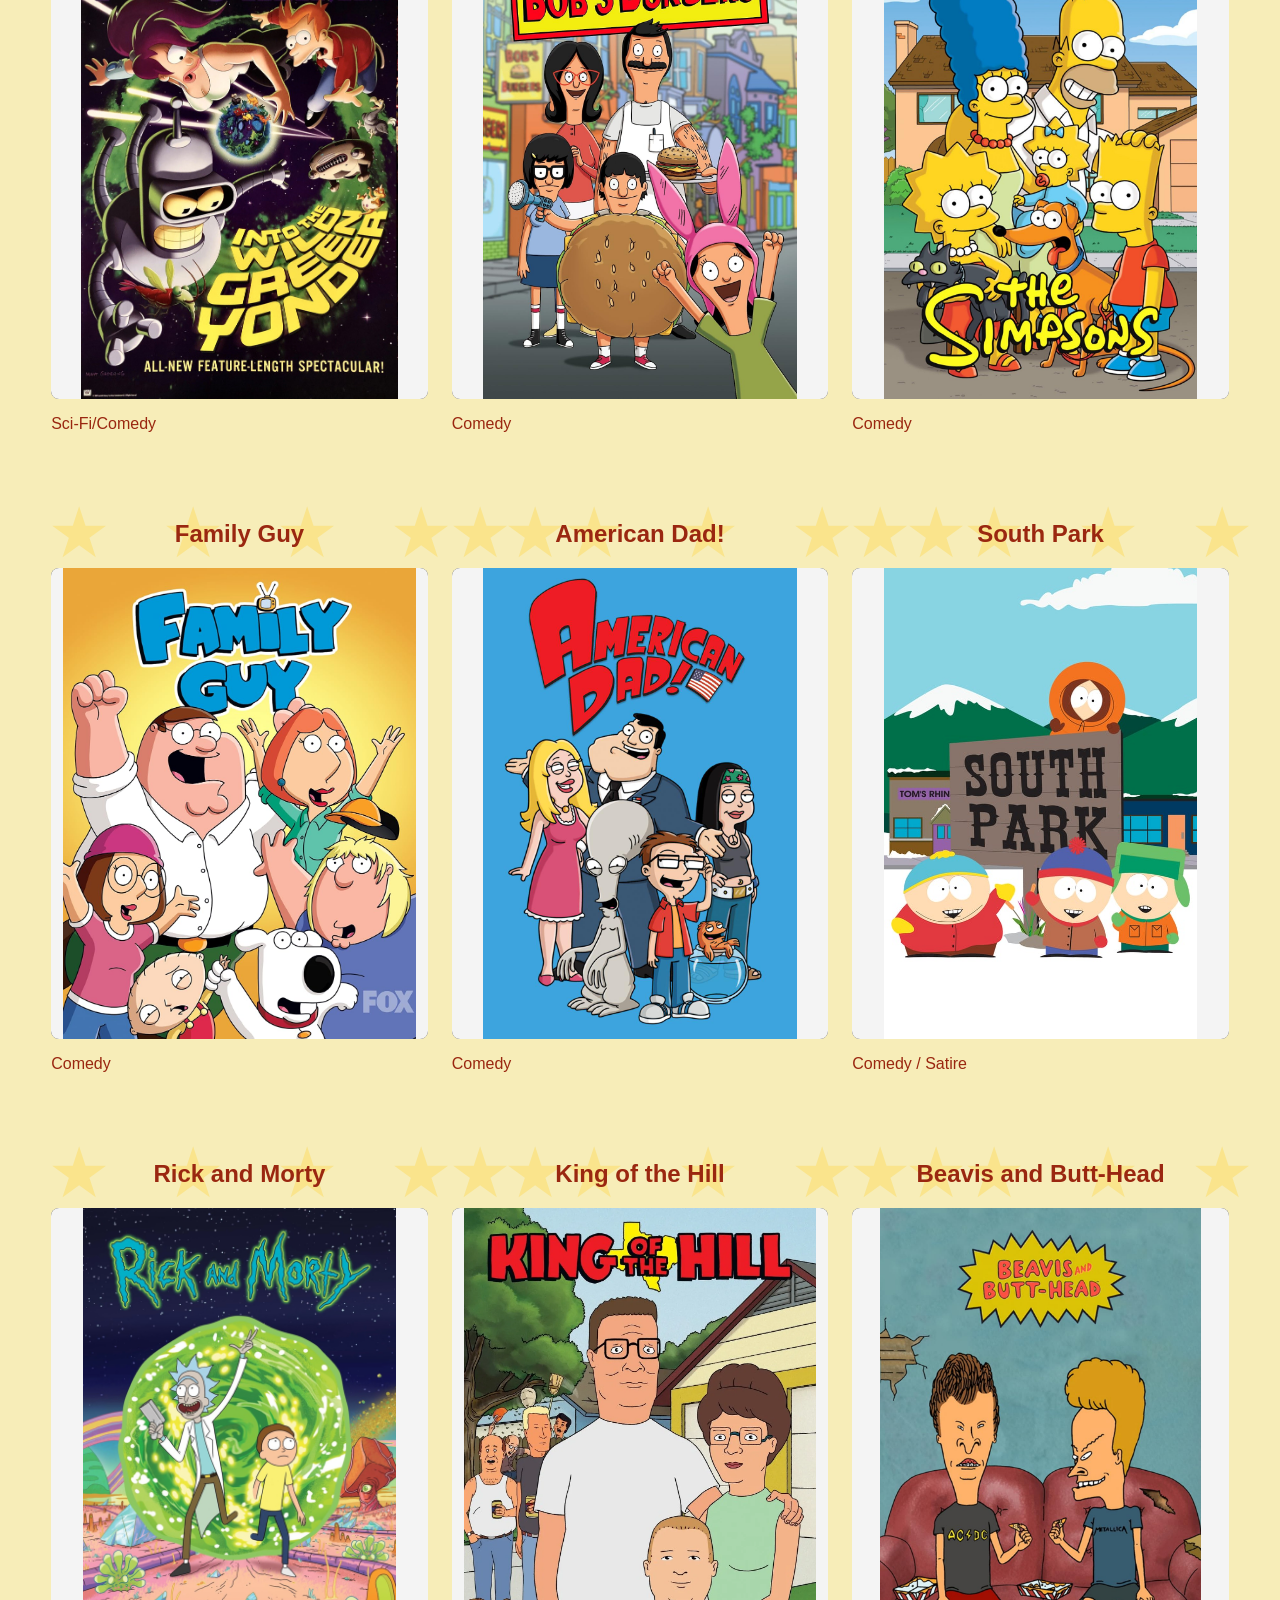
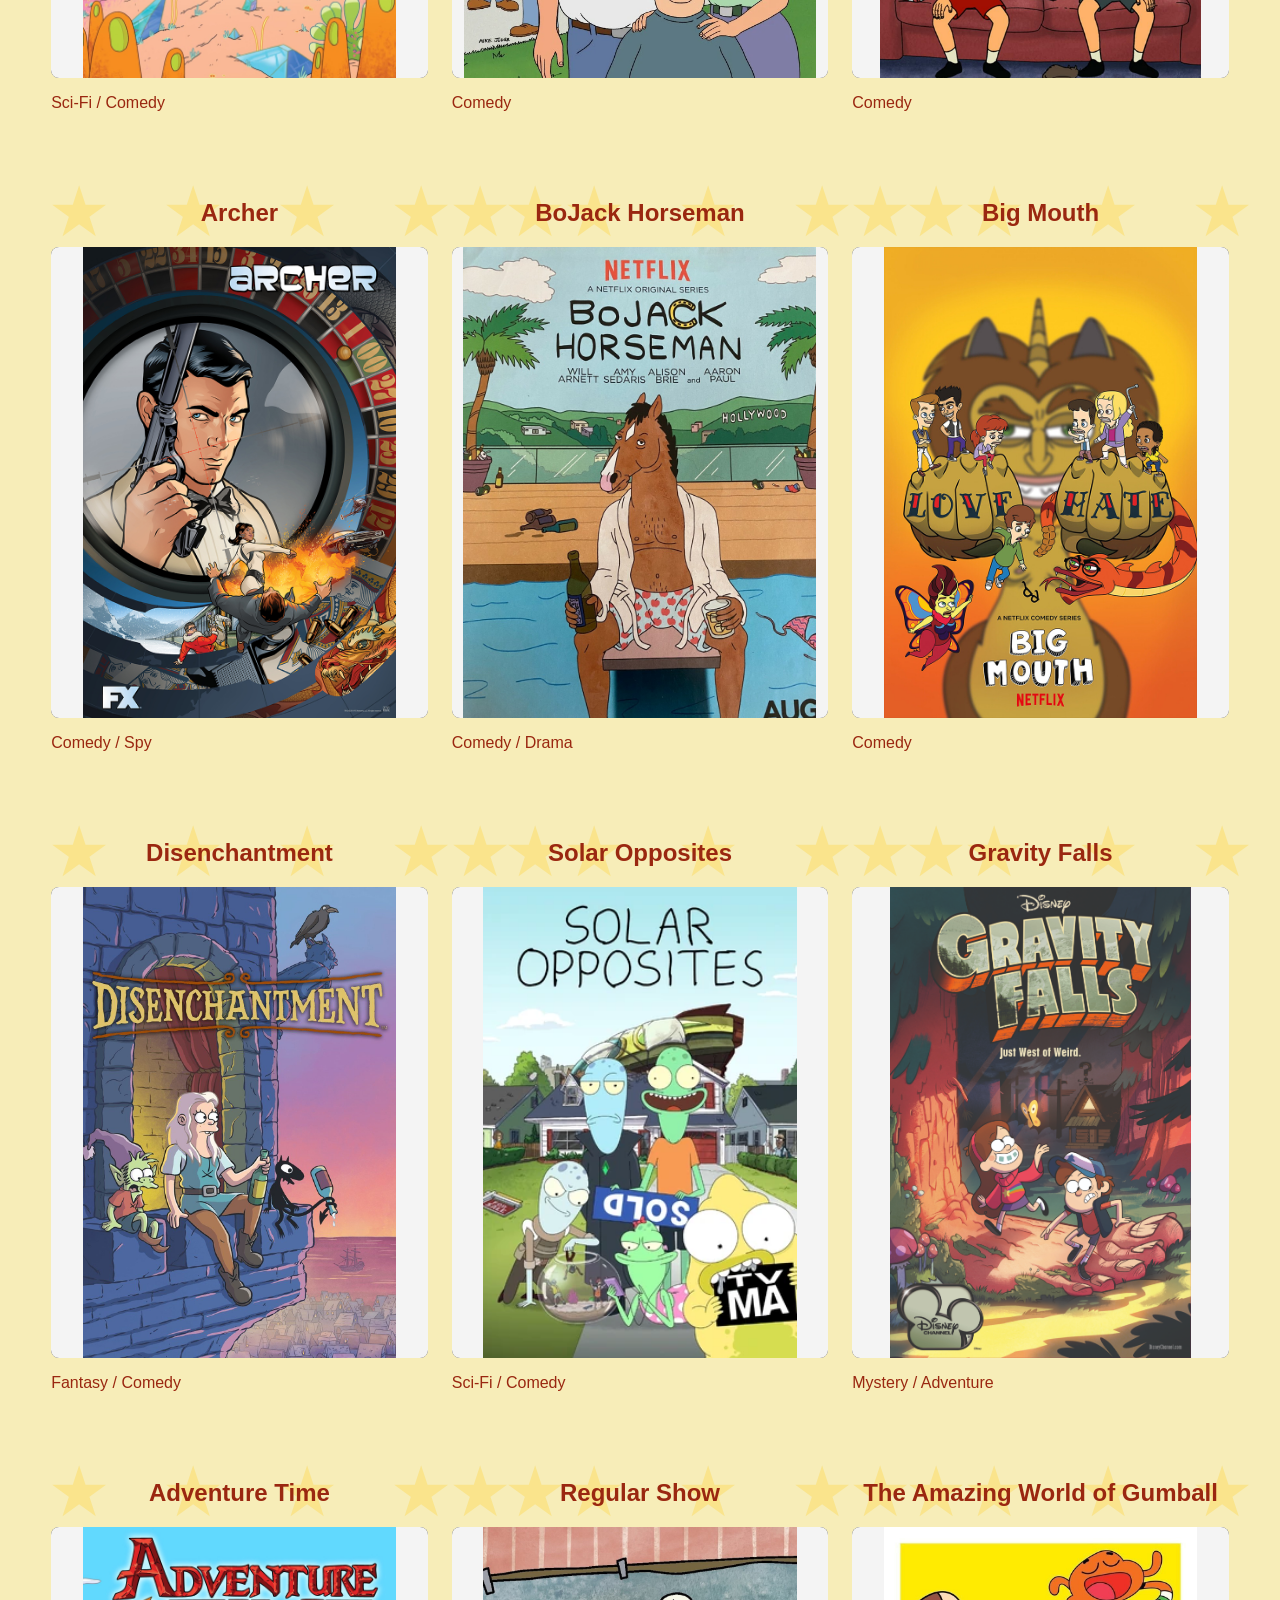
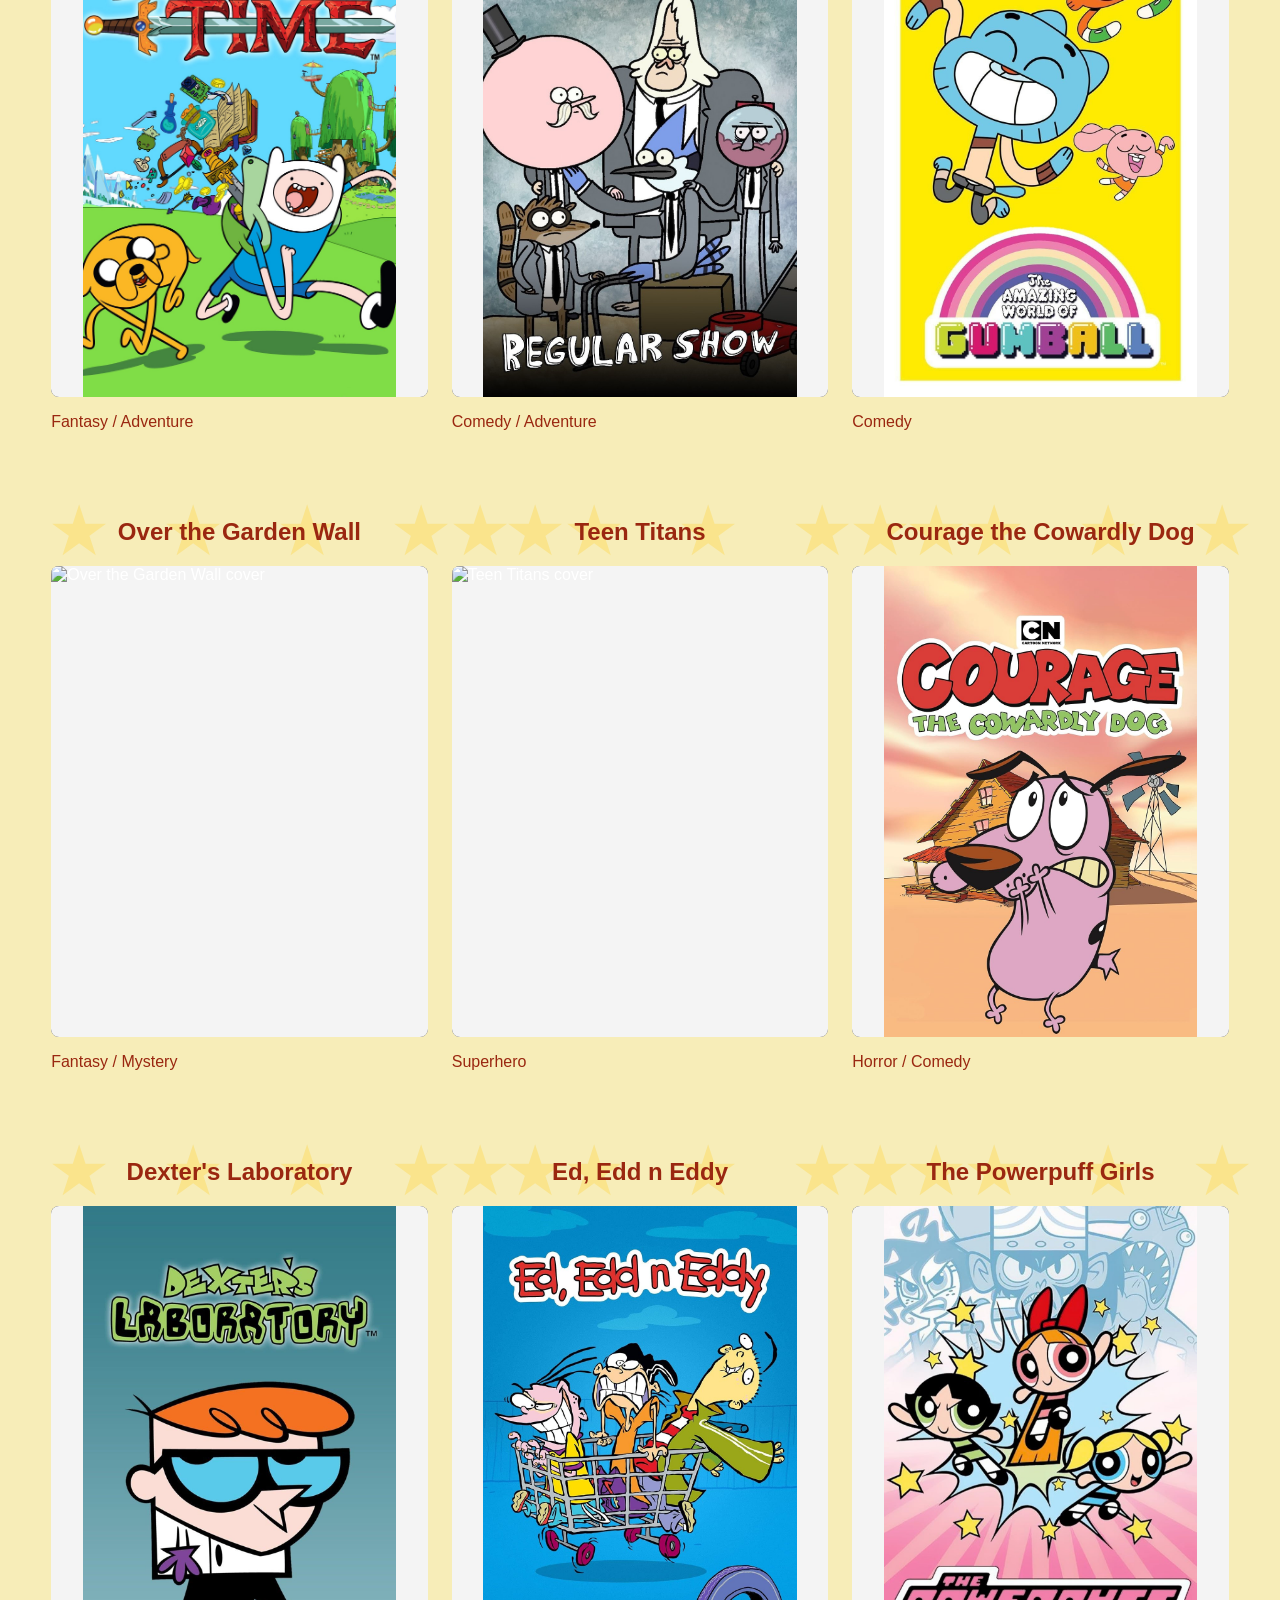
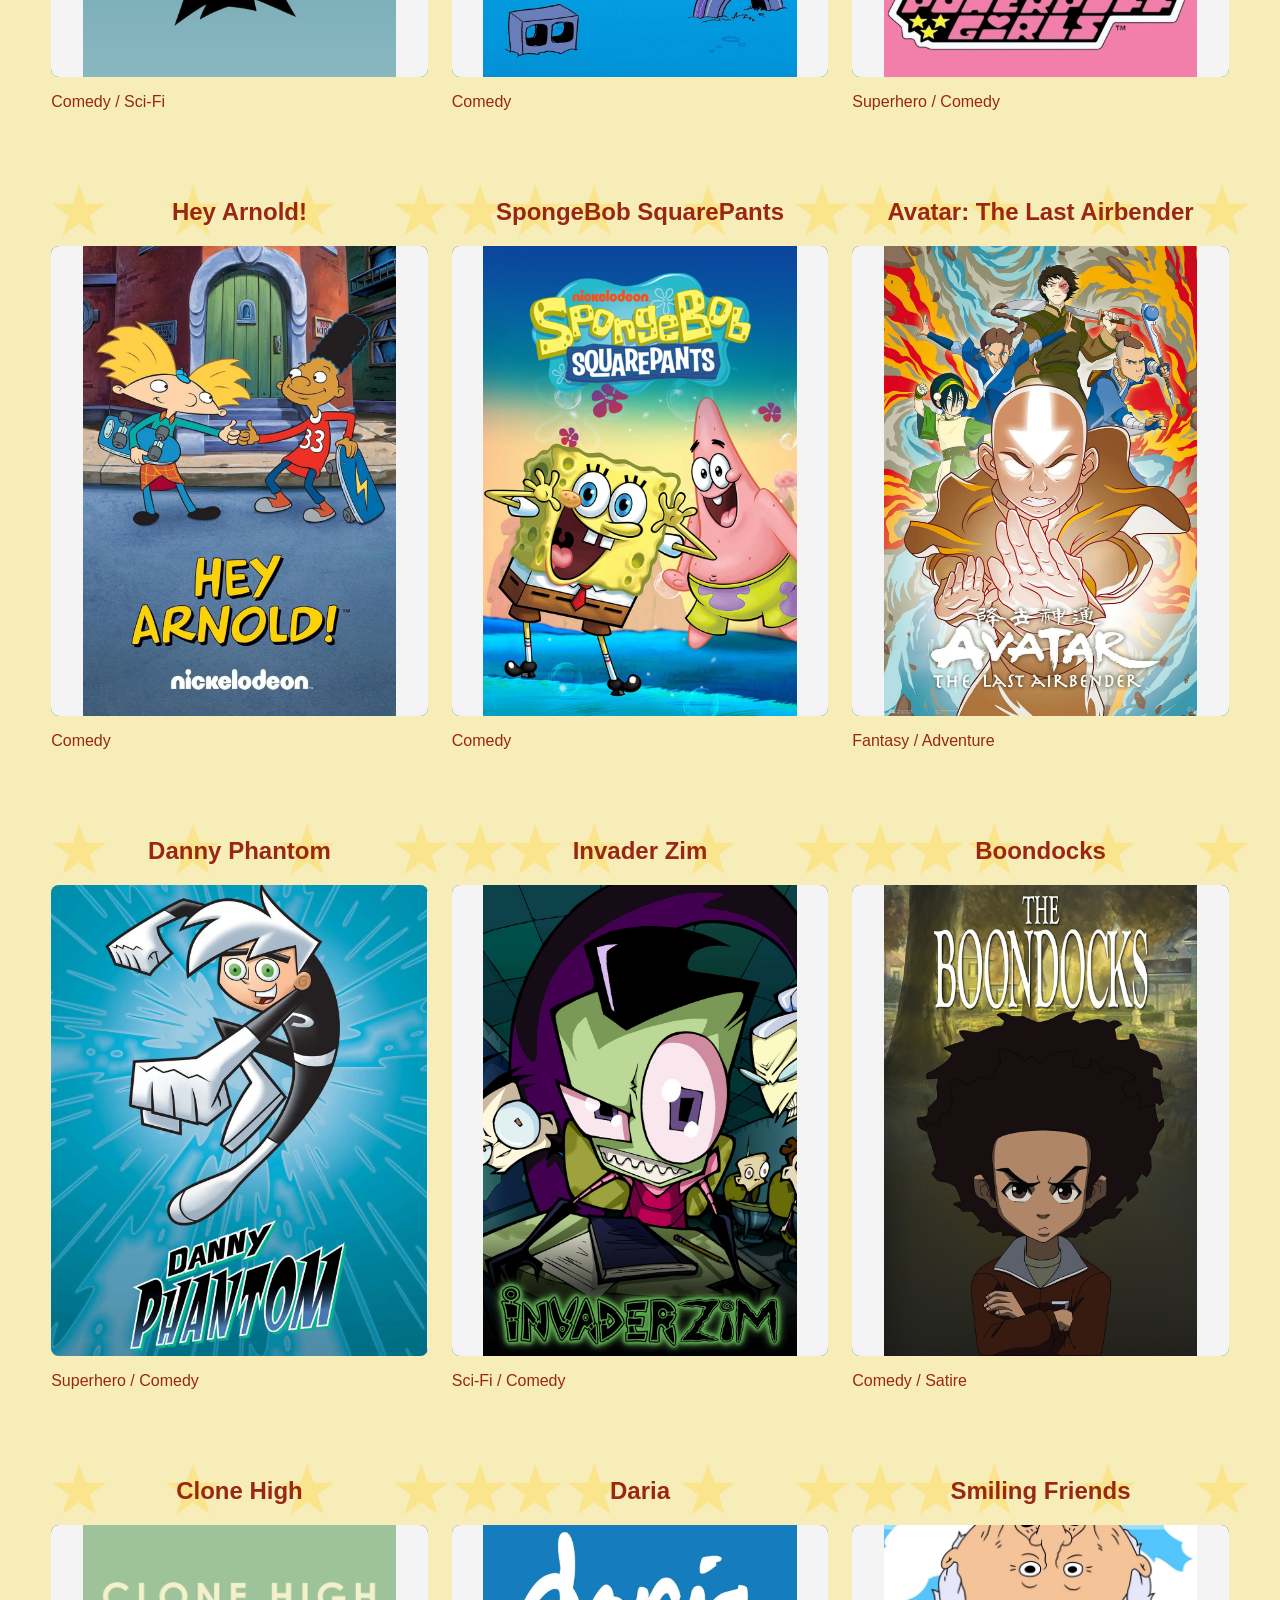
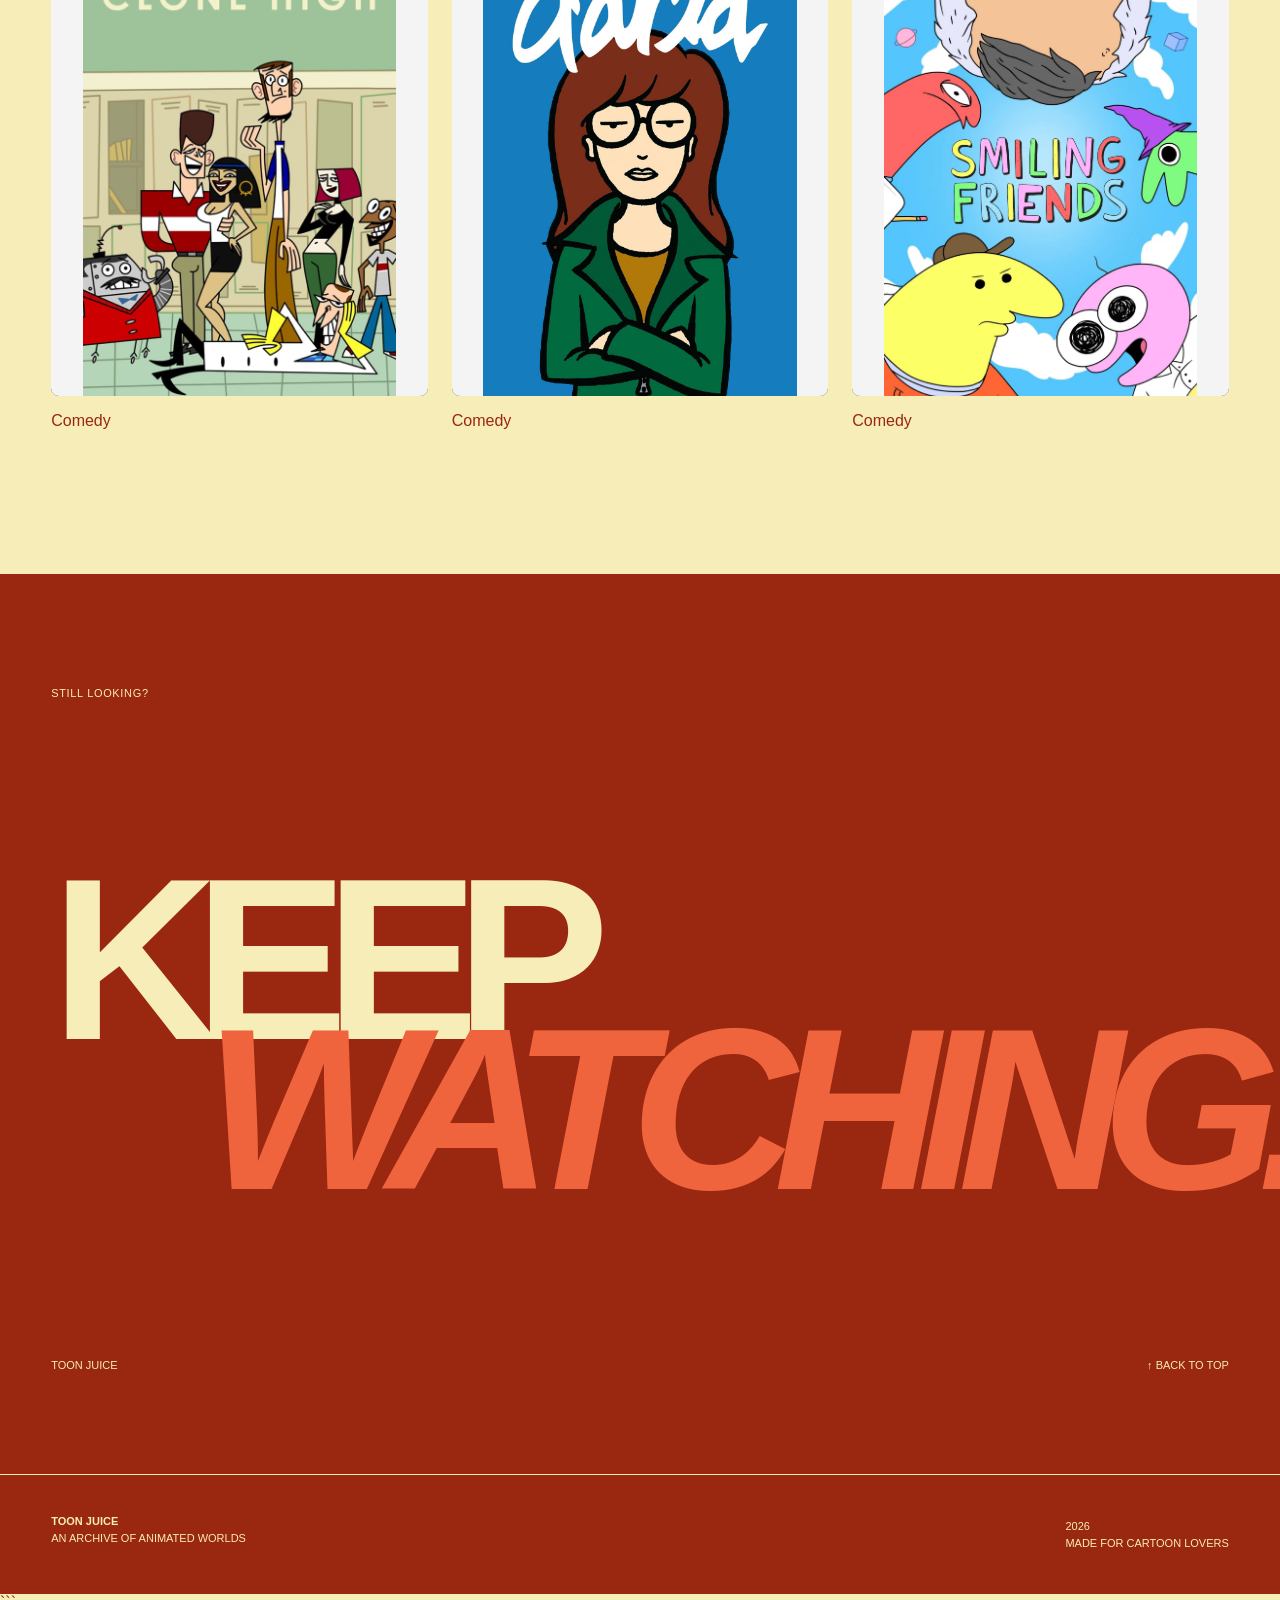
==== commit dce8bebb: "push" ====
--- a/dp-fetch-json/index.html
+++ b/dp-fetch-json/index.html
@@ -34,20 +34,23 @@
 
 <header class="nav">
 
-    <a href="#" class="logo">
-        toon<br>
-        juice
+    <nav class="nav-links">
+
+        <a href="#about">ABOUT</a>
+
+        <a href="#browse">BROWSE</a>
+
+        <a href="#collection">SHOWS</a>
+
+    </nav>
+
+    <a href="#" class="logo" aria-label="Toon Juice Apple Juice">
+        <span class="logo-wordmark">
+            <span class="logo-main">toon</span>
+            <span class="logo-sub">juice</span>
+        </span>
+        <img src="assets/1 juice box.jpeg" alt="Apple Juice box" class="logo-box">
     </a>
-
-    <nav class="nav-links">
-
-        <a href="#about">ABOUT</a>
-
-        <a href="#browse">BROWSE</a>
-
-        <a href="#collection">SHOWS</a>
-
-    </nav>
 
    
 
@@ -94,8 +97,8 @@
 
         <p>
             A collection of animated
-            shows, characters,
-            genres and worlds.
+            shows, their characters,,
+             and their worlds.
         </p>
 
         <span>
@@ -142,8 +145,8 @@
 
             From sitcoms to
             surreal worlds,
-            superhero stories
-            to late-night chaos —
+            science fiction to satire, and
+             late-night chaos
             Toon Juice is a place
             to explore animation.
 
@@ -494,6 +497,7 @@
 
 </main>
 
+<div class="cursor" aria-hidden="true"></div>
 
 <script src="script.js"></script>
 
--- a/dp-fetch-json/style.css
+++ b/dp-fetch-json/style.css
@@ -110,7 +110,8 @@
 :root {
 
     --cream: #f7edb8;
-    --brown: #513927;
+    --red: #9a2710;
+    --brown: var(--red);
     --orange: #f0643d;
     --pink: #f2a6b3;
 
@@ -134,12 +135,12 @@
     scroll-behavior: smooth;
 }
 
-
 body {
 
     margin: 0;
 
     background: var(--cream);
+    position: relative;
 
     color: var(--brown);
 
@@ -150,6 +151,126 @@
 
     overflow-x: hidden;
 
+    cursor: none;
+
+}
+
+html, body, a, button, input, textarea, select {
+    cursor: none;
+}
+
+body::before {
+    content: "";
+    position: fixed;
+    inset: 0;
+    pointer-events: none;
+    background-image: url("data:image/svg+xml,%3Csvg xmlns='http://www.w3.org/2000/svg' width='220' height='220' viewBox='0 0 220 220'%3E%3Cfilter id='n'%3E%3CfeTurbulence type='fractalNoise' baseFrequency='1.2' numOctaves='4' stitchTiles='stitch'/%3E%3CfeColorMatrix type='saturate' values='0'/%3E%3CfeComponentTransfer%3E%3CfeFuncA type='table' tableValues='0 0.18'/%3E%3C/feComponentTransfer%3E%3C/filter%3E%3Crect width='220' height='220' filter='url(%23n)' opacity='1'/%3E%3C/svg%3E");
+    opacity: 0.4;
+    mix-blend-mode: multiply;
+    z-index: 1;
+}
+
+body > * {
+    position: relative;
+    z-index: 2;
+}
+
+.cursor {
+    position: fixed;
+    top: 0;
+    left: 0;
+    width: 38px;
+    height: 38px;
+    pointer-events: none;
+    z-index: 9999;
+    transform: translate(-50%, -50%);
+    opacity: 0;
+    transition: opacity 0.2s ease, transform 0.2s ease;
+}
+
+.cursor::before,
+.cursor::after {
+    content: "";
+    position: absolute;
+    inset: 0;
+    background: var(--red);
+    clip-path: polygon(50% 0%, 61% 35%, 100% 35%, 68% 57%, 80% 100%, 50% 70%, 20% 100%, 32% 57%, 0% 35%, 39% 35%);
+    border-radius: 3px;
+}
+
+.cursor::before {
+    animation: cursorPulse 2s ease-in-out infinite;
+}
+
+.cursor::after {
+    background: var(--orange);
+    transform: translate(-3px, 2px);
+    mix-blend-mode: screen;
+    animation: cursorGlitch 1.1s steps(2, end) infinite;
+}
+
+.cursor.visible {
+    opacity: 1;
+}
+
+.cursor.is-active {
+    transform: translate(-50%, -50%) scale(1.4);
+}
+
+.cursor.is-active::before {
+    background: var(--cream);
+}
+
+.cursor.is-active::after {
+    background: var(--brown);
+}
+
+@keyframes cursorPulse {
+    0%, 100% {
+        transform: scale(1);
+        filter: drop-shadow(0 0 0 rgba(199, 50, 20, 0));
+    }
+    50% {
+        transform: scale(1.12);
+        filter: drop-shadow(0 0 10px rgba(199, 50, 20, 0.75));
+    }
+}
+
+@keyframes cursorGlitch {
+    0%, 100% {
+        opacity: 0;
+        transform: translate(0, 0);
+    }
+    20% {
+        opacity: 1;
+        transform: translate(-4px, 2px);
+    }
+    22% {
+        opacity: 0.3;
+        transform: translate(4px, -2px);
+    }
+    40% {
+        opacity: 1;
+        transform: translate(-2px, 1px);
+    }
+    60% {
+        opacity: 0.2;
+        transform: translate(3px, -1px);
+    }
+    80% {
+        opacity: 1;
+        transform: translate(-1px, 2px);
+    }
+}
+
+@media (pointer: coarse) {
+    html, body, a, button, input, textarea, select {
+        cursor: auto;
+    }
+
+    .cursor {
+        display: none;
+    }
 }
 
 
@@ -196,28 +317,59 @@
 
 }
 
+.nav-links {
+
+    grid-column: 2;
+    justify-self: center;
+    display: flex;
+    justify-content: center;
+    gap: 25px;
+
+}
 
 .logo {
 
+    grid-column: 1;
+    justify-self: start;
+    display: inline-flex;
+    align-items: center;
+    gap: 0.25rem;
+    padding: 0;
+    background: transparent;
+    border: none;
+    color: var(--brown);
+    text-decoration: none;
+    transform: translateY(3px);
+}
+
+.logo-box {
+    width: 52px;
+    height: auto;
+    display: block;
+    object-fit: contain;
+    background: transparent;
+    box-shadow: none;
+    filter: none;
+    transform: translateY(2px);
+}
+
+.logo-wordmark {
+    display: inline-flex;
+    flex-direction: column;
+    align-items: flex-start;
+    color: var(--brown);
+    font-family: "bd-retrocentric", "Arial Black", Impact, sans-serif;
     font-size: 25px;
-
     font-weight: 900;
-
-    line-height: .75;
-
+    line-height: .72;
     letter-spacing: -.07em;
-
-}
-
-
-.nav-links {
-
-    display: flex;
-
-    justify-content: center;
-
-    gap: 25px;
-
+    text-transform: lowercase;
+    transform: translateY(-2px);
+}
+
+.logo-main,
+.logo-sub {
+    display: block;
 }
 
 
@@ -309,7 +461,27 @@
     letter-spacing: -.1em;
 
     font-weight: 900;
-
+    position: relative;
+    isolation: isolate;
+    color: var(--brown);
+    text-shadow: 0 0 0 rgba(0,0,0,0);
+    background-image: linear-gradient(rgba(255,255,255,0.08), rgba(255,255,255,0.08));
+}
+
+.hero-title h1::after {
+    content: "";
+    position: absolute;
+    inset: 0;
+    background-image: url("data:image/svg+xml,%3Csvg xmlns='http://www.w3.org/2000/svg' width='140' height='140' viewBox='0 0 140 140'%3E%3Cfilter id='n'%3E%3CfeTurbulence type='fractalNoise' baseFrequency='0.8' numOctaves='2' stitchTiles='stitch'/%3E%3CfeColorMatrix type='saturate' values='0'/%3E%3CfeComponentTransfer%3E%3CfeFuncA type='table' tableValues='0 0.08'/%3E%3C/feComponentTransfer%3E%3C/filter%3E%3Crect width='140' height='140' filter='url(%23n)' opacity='0.75'/%3E%3C/svg%3E");
+    opacity: 0.18;
+    mix-blend-mode: multiply;
+    pointer-events: none;
+    z-index: 1;
+}
+
+.hero-title h1 > * {
+    position: relative;
+    z-index: 2;
 }
 
 
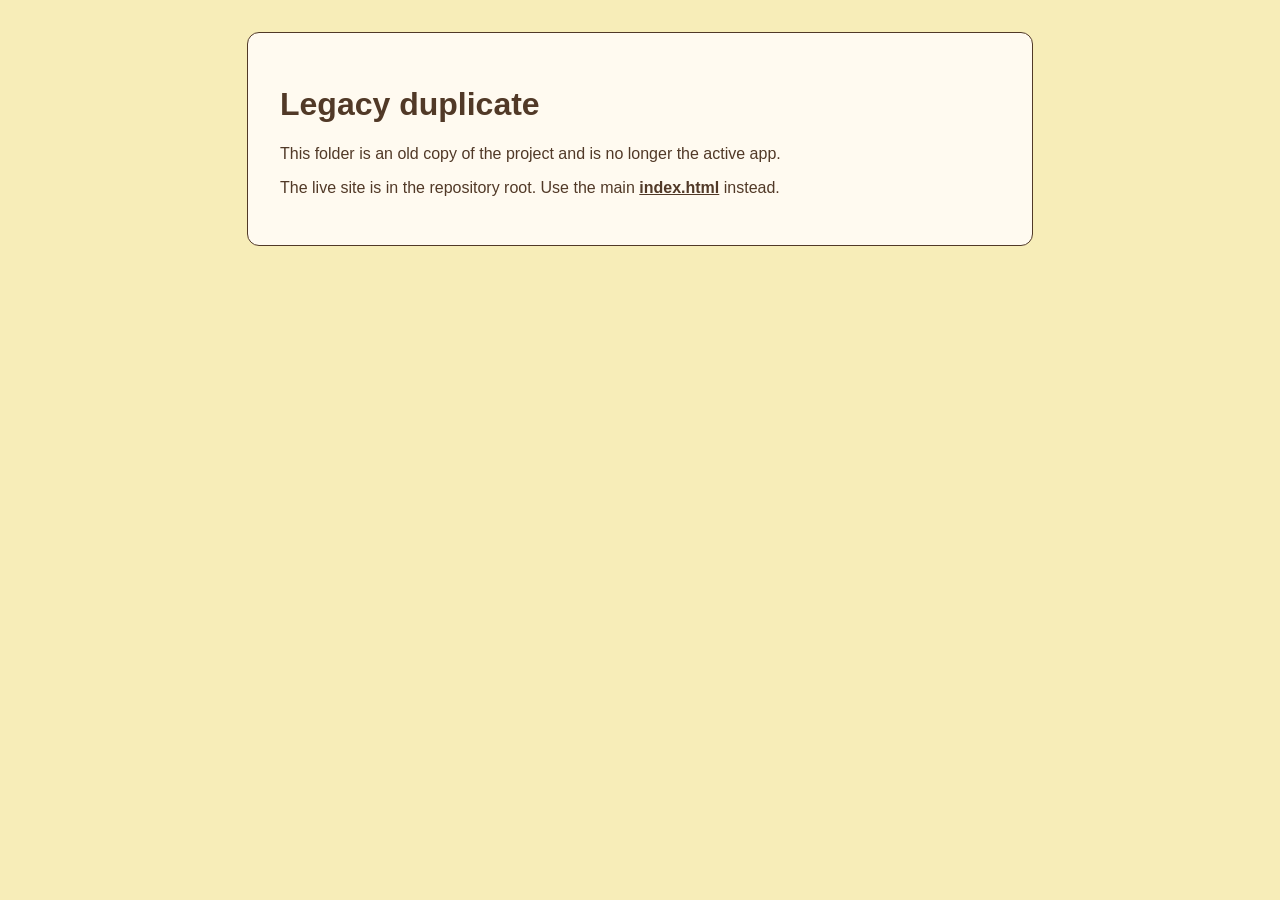
==== commit 35f9f974: "Add project documentation and mark the legacy duplicate folder as archived to keep the repo tidy" ====
--- a/dp-fetch-json/index.html
+++ b/dp-fetch-json/index.html
@@ -1,507 +1,39 @@
 <!DOCTYPE html>
 <html lang="en">
-
-<head>
-
-    <meta charset="UTF-8">
-
-    <meta
-        name="viewport"
-        content="width=device-width, initial-scale=1.0"
-    >
-
-    <title>Toon Juice</title>
-
-    <link
-        rel="stylesheet"
-        href="https://use.typekit.net/fhp8xiv.css"
-    >
-
-    <link
-        rel="stylesheet"
-        href="style.css"
-    >
-
-</head>
-
-
-<body>
-
-
-<!-- =========================
-     NAVIGATION
-========================= -->
-
-<header class="nav">
-
-    <nav class="nav-links">
-
-        <a href="#about">ABOUT</a>
-
-        <a href="#browse">BROWSE</a>
-
-        <a href="#collection">SHOWS</a>
-
-    </nav>
-
-    <a href="#" class="logo" aria-label="Toon Juice Apple Juice">
-        <span class="logo-wordmark">
-            <span class="logo-main">toon</span>
-            <span class="logo-sub">juice</span>
-        </span>
-        <img src="assets/1 juice box.jpeg" alt="Apple Juice box" class="logo-box">
-    </a>
-
-   
-
-</header>
-
-
-
-<main>
-
-
-<!-- =========================
-     HERO
-========================= -->
-
-<section class="hero">
-
-    <div class="hero-intro">
-
-        <span>
-            AN ANIMATED SHOW ARCHIVE
-        </span>
-
-        <span>
-            2026
-        </span>
-
+  <head>
+    <meta charset="UTF-8" />
+    <meta name="viewport" content="width=device-width, initial-scale=1.0" />
+    <title>Toon Juice — Legacy Folder</title>
+    <style>
+      body {
+        font-family: Arial, sans-serif;
+        margin: 2rem;
+        background: #f7edb8;
+        color: #513927;
+      }
+      .card {
+        max-width: 720px;
+        margin: 0 auto;
+        padding: 2rem;
+        background: #fffaf0;
+        border: 1px solid #513927;
+        border-radius: 12px;
+      }
+      a {
+        color: #513927;
+        font-weight: bold;
+      }
+    </style>
+  </head>
+  <body>
+    <div class="card">
+      <h1>Legacy duplicate</h1>
+      <p>
+        This folder is an old copy of the project and is no longer the active app.
+      </p>
+      <p>
+        The live site is in the repository root. Use the main <a href="../index.html">index.html</a> instead.
+      </p>
     </div>
-
-
-    <div class="hero-title">
-
-        <h1>
-
-            TOON
-
-            <span>JUICE</span>
-
-        </h1>
-
-    </div>
-
-
-    <div class="hero-bottom">
-
-        <p>
-            A collection of animated
-            shows, their characters,,
-             and their worlds.
-        </p>
-
-        <span>
-            SCROLL ↓
-        </span>
-
-    </div>
-
-</section>
-
-
-
-<!-- =========================
-     INTRO
-========================= -->
-
-<section
-    class="intro"
-    id="about"
->
-
-    <div class="section-number">
-        01 / ABOUT
-    </div>
-
-
-    <div class="intro-content">
-
-        <p class="small-heading">
-            LOOKING FOR SOMETHING
-            TO WATCH?
-        </p>
-
-
-        <h2>
-
-            FIND YOUR
-            <span>TOON.</span>
-
-        </h2>
-
-
-        <p class="intro-copy">
-
-            From sitcoms to
-            surreal worlds,
-            science fiction to satire, and
-             late-night chaos
-            Toon Juice is a place
-            to explore animation.
-
-        </p>
-
-    </div>
-
-</section>
-
-
-
-<!-- =========================
-     QUESTIONS
-========================= -->
-
-<section class="questions">
-
-    <div class="question">
-
-        <span>01</span>
-
-        <h2>
-            DO YOU LIKE
-            COMEDY?
-        </h2>
-
-    </div>
-
-
-    <div class="question">
-
-        <span>02</span>
-
-        <h2>
-            INTO
-            SCI-FI?
-        </h2>
-
-    </div>
-
-
-    <div class="question">
-
-        <span>03</span>
-
-        <h2>
-            WANT
-            SOMETHING
-            WEIRD?
-        </h2>
-
-    </div>
-
-
-    <div class="question accent">
-
-        <span>04</span>
-
-        <h2>
-            YOU'RE IN
-            THE RIGHT
-            PLACE.
-        </h2>
-
-    </div>
-
-</section>
-
-
-
-<!-- =========================
-     BROWSE
-========================= -->
-
-<section
-    class="browse"
-    id="browse"
->
-
-    <div class="section-number">
-        02 / BROWSE
-    </div>
-
-
-    <div class="browse-heading">
-
-        <h2>
-            FIND YOUR
-            FAVORITE
-            WORLD.
-        </h2>
-
-    </div>
-
-
-    <div class="filters">
-
-
-        <div class="filter-group">
-
-            <p>GENRE</p>
-
-            <div class="filter-list">
-
-                <button
-                    data-genre="all"
-                    class="filter genreFilter active"
-                >
-                    ALL
-                </button>
-
-                <button
-                    data-genre="sci-fi"
-                    class="filter genreFilter"
-                >
-                    SCI-FI
-                </button>
-
-                <button
-                    data-genre="thriller"
-                    class="filter genreFilter"
-                >
-                    THRILLER
-                </button>
-
-                <button
-                    data-genre="adventure"
-                    class="filter genreFilter"
-                >
-                    ADVENTURE
-                </button>
-
-                <button
-                    data-genre="fantasy"
-                    class="filter genreFilter"
-                >
-                    FANTASY
-                </button>
-
-                <button
-                    data-genre="superhero"
-                    class="filter genreFilter"
-                >
-                    SUPERHERO
-                </button>
-
-                <button
-                    data-genre="mystery"
-                    class="filter genreFilter"
-                >
-                    MYSTERY
-                </button>
-
-                <button
-                    data-genre="action"
-                    class="filter genreFilter"
-                >
-                    ACTION
-                </button>
-
-                <button
-                    data-genre="comedy"
-                    class="filter genreFilter"
-                >
-                    COMEDY
-                </button>
-
-                <button
-                    data-genre="satire"
-                    class="filter genreFilter"
-                >
-                    SATIRE
-                </button>
-
-            </div>
-
-        </div>
-
-
-
-        <div class="filter-group">
-
-            <p>ANIMATION</p>
-
-            <div class="filter-list">
-
-                <button
-                    data-rated="2d"
-                    class="filter ratedFilter"
-                >
-                    2D
-                </button>
-
-                <button
-                    data-rated="cutout-style"
-                    class="filter ratedFilter"
-                >
-                    CUTOUT
-                </button>
-
-                <button
-                    data-rated="mixedmedia"
-                    class="filter ratedFilter"
-                >
-                    MIXED MEDIA
-                </button>
-
-            </div>
-
-        </div>
-
-    </div>
-
-</section>
-
-
-
-<!-- =========================
-     MARQUEE
-========================= -->
-
-<section class="marquee">
-
-    <div class="marquee-track">
-
-        <span>
-            ANIMATION ✦ ANIMATION ✦
-        </span>
-
-        <span>
-            ANIMATION ✦ ANIMATION ✦
-        </span>
-
-    </div>
-
-</section>
-
-
-
-<!-- =========================
-     COLLECTION
-========================= -->
-
-<section
-    class="collection"
-    id="collection"
->
-
-    <div class="section-number">
-        03 / COLLECTION
-    </div>
-
-
-    <div class="collection-heading">
-
-        <h2>
-            THE
-            <span>SHOWS.</span>
-        </h2>
-
-        <p>
-            33 animated worlds
-            waiting to be explored.
-        </p>
-
-    </div>
-
-
-    <section id="cartoons"></section>
-
-</section>
-
-
-
-<!-- =========================
-     FINAL CTA
-========================= -->
-
-<section class="final">
-
-    <p>
-        STILL LOOKING?
-    </p>
-
-
-    <h2>
-
-        KEEP
-
-        <span>
-            WATCHING.
-        </span>
-
-    </h2>
-
-
-    <div class="final-bottom">
-
-        <span>
-            TOON JUICE
-        </span>
-
-        <span>
-            ↑ BACK TO TOP
-        </span>
-
-    </div>
-
-</section>
-
-
-
-<!-- =========================
-     FOOTER
-========================= -->
-
-<footer>
-
-    <div>
-
-        <strong>
-            TOON JUICE
-        </strong>
-
-        <p>
-            AN ARCHIVE OF
-            ANIMATED WORLDS
-        </p>
-
-    </div>
-
-
-    <div>
-
-        <p>
-            2026
-        </p>
-
-        <p>
-            MADE FOR
-            CARTOON LOVERS
-        </p>
-
-    </div>
-
-</footer>
-
-
-</main>
-
-<div class="cursor" aria-hidden="true"></div>
-
-<script src="script.js"></script>
-
-</body>
-
+  </body>
 </html>
-```
